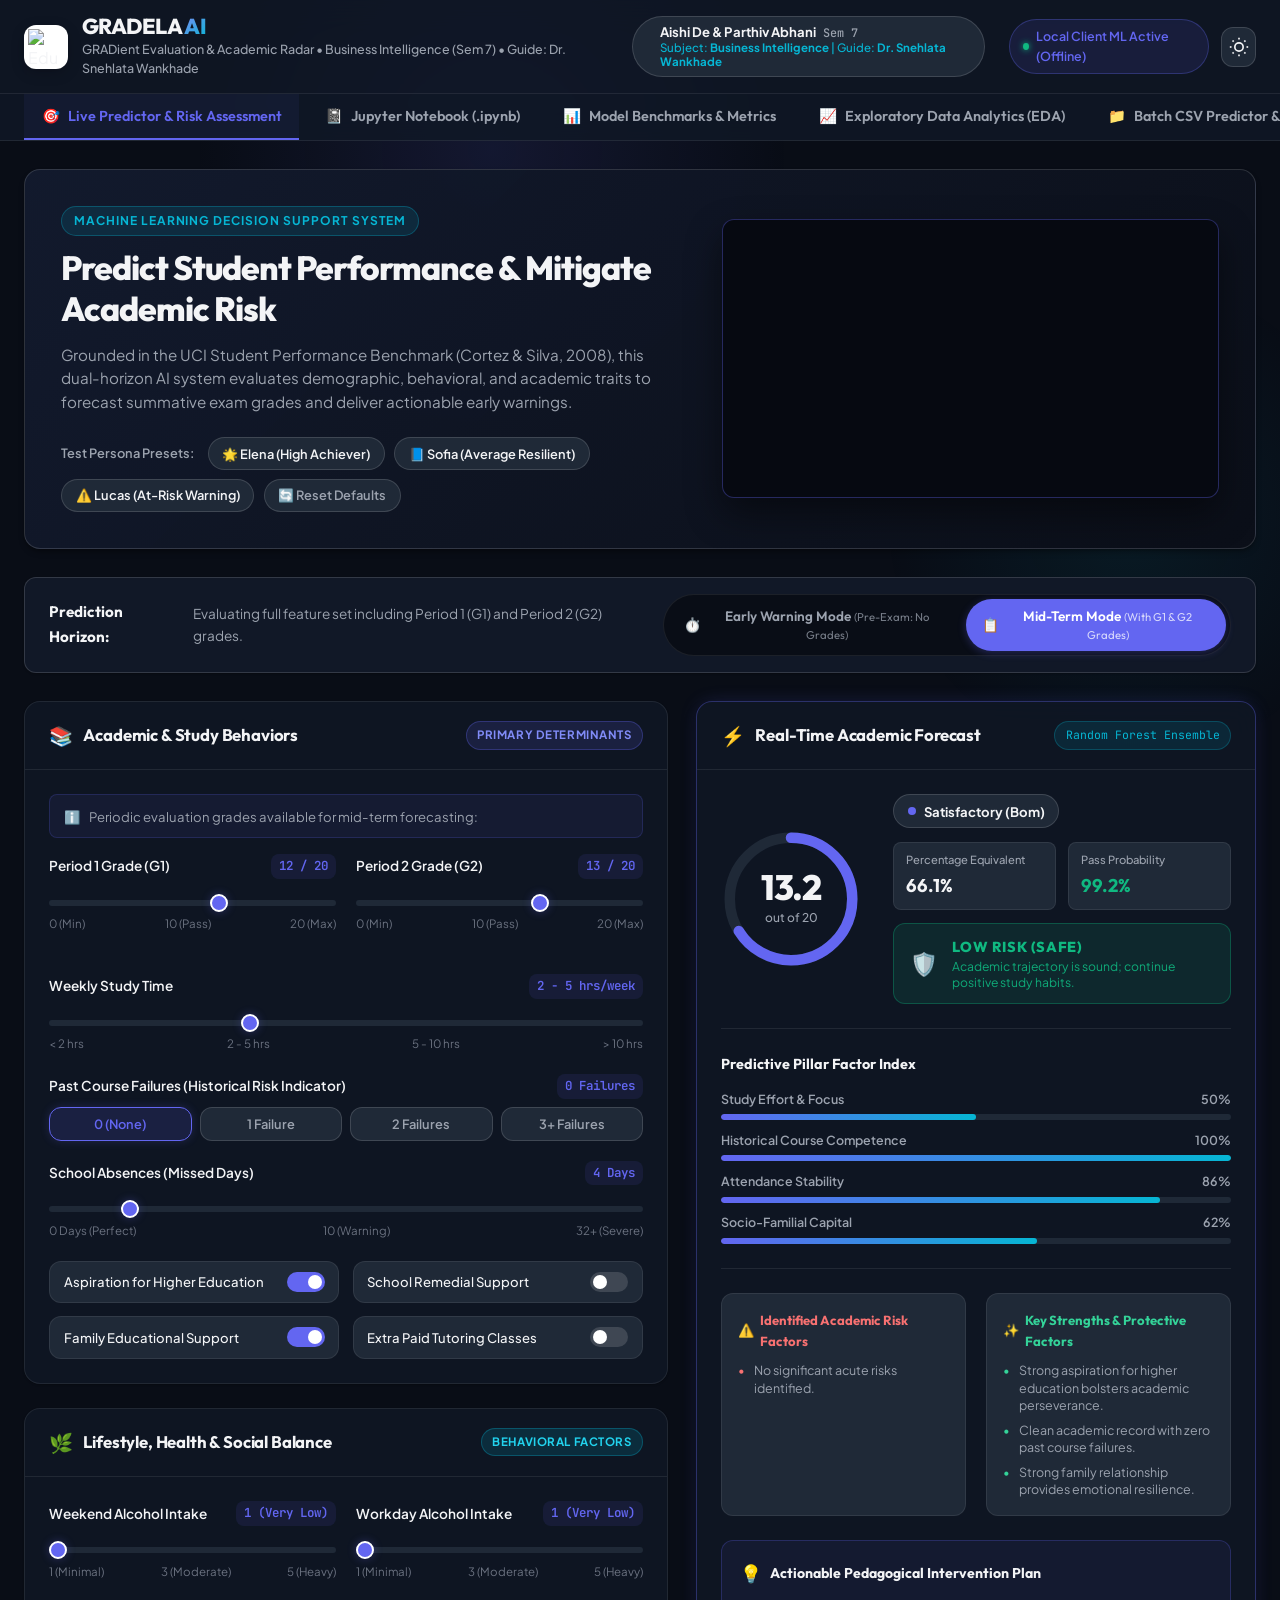
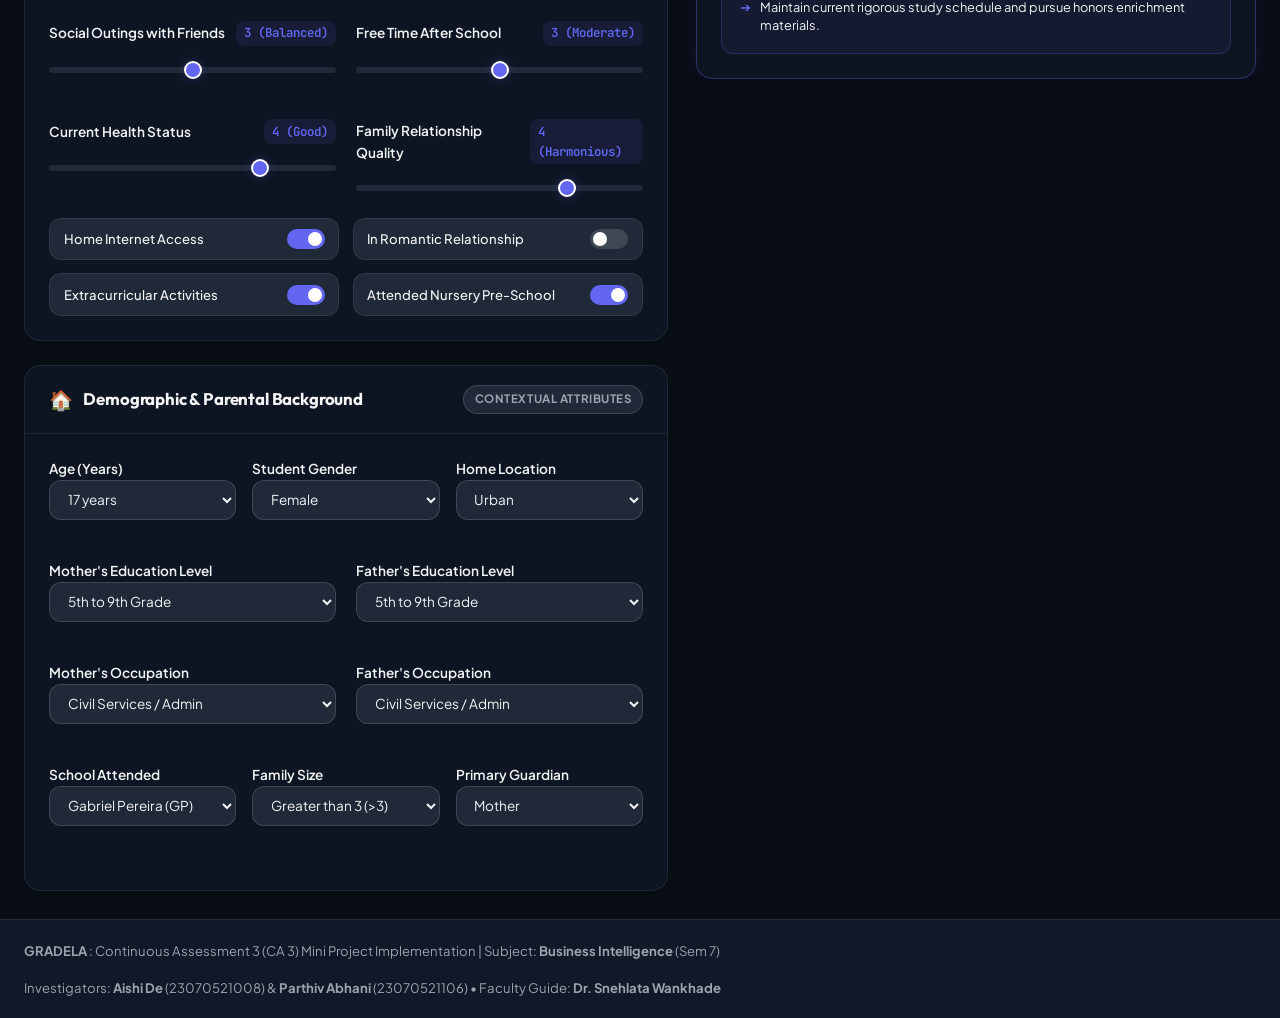
==== web_app/index.html @ 04c9eadc "feat: complete GRADELA implementation, R pipeline, web app, and documentation for Business Intellige" ====
<!DOCTYPE html>
<html lang="en" data-theme="dark">
<head>
  <meta charset="UTF-8">
  <meta name="viewport" content="width=device-width, initial-scale=1.0">
  <meta name="description" content="GRADELA - GRADient Evaluation & Learned Academic Performance Radar. Student Performance Prediction & Early Warning System. Semester 7 Business Intelligence Mini Project by Aishi De & Parthiv Abhani. Faculty Guide: Dr. Snehlata Wankhade.">
  <title>GRADELA | Student Performance Prediction & Early Warning System</title>
  
  <!-- Modern Typography from Google Fonts -->
  <link rel="preconnect" href="https://fonts.googleapis.com">
  <link rel="preconnect" href="https://fonts.gstatic.com" crossorigin>
  <link href="https://fonts.googleapis.com/css2?family=Outfit:wght@400;500;600;700;800&family=Plus+Jakarta+Sans:wght@300;400;500;600;700&family=JetBrains+Mono:wght@400;500&display=swap" rel="stylesheet">
  
  <!-- Chart.js for Interactive Visualizations -->
  <script src="https://cdn.jsdelivr.net/npm/chart.js@4.4.1/dist/chart.umd.min.js"></script>

  <!-- Favicon & App Icons -->
  <link rel="icon" type="image/x-icon" href="favicon.ico">
  <link rel="icon" type="image/png" sizes="32x32" href="favicon-32x32.png">
  <link rel="icon" type="image/png" sizes="16x16" href="favicon-16x16.png">
  <link rel="apple-touch-icon" sizes="180x180" href="apple-touch-icon.png">

  <!-- Stylesheet -->
  <link rel="stylesheet" href="styles.css">
</head>
<body>
  <div class="app-layout">
    <!-- Top Header -->
    <header class="app-header" id="appHeader">
      <div class="header-container">
        <div class="brand-group">
          <div class="brand-icon" title="GRADELA AI">
            <img src="assets/logo-icon.png" alt="Edu Logo" class="brand-logo-img">
          </div>
          <div class="brand-text">
            <div class="brand-title">GRADELA <span class="gradient-text">AI</span></div>
            <div class="brand-subtitle">GRADient Evaluation &amp; Academic Radar • Business Intelligence (Sem 7) • Guide: Dr. Snehlata Wankhade</div>
          </div>
        </div>

        <div class="student-badge" title="Author & Faculty Guide Information">
          <span class="badge-dot"></span>
          <div class="student-info-col">
            <div class="student-name">Aishi De &amp; Parthiv Abhani <span class="student-id">Sem 7</span></div>
            <div class="student-guide">Subject: <strong>Business Intelligence</strong> | Guide: <strong>Dr. Snehlata Wankhade</strong></div>
          </div>
        </div>

        <div class="header-controls">
          <div class="api-status-badge" id="apiStatusBadge">
            <span class="status-indicator"></span>
            <span class="status-label" id="statusLabel">
              <span class="status-full">Connecting...</span>
              <span class="status-mobile">Connecting</span>
            </span>
          </div>

          <button class="theme-toggle-btn" id="themeToggleBtn" aria-label="Toggle Theme" title="Toggle Light / Dark Mode">
            <svg class="sun-icon" width="20" height="20" viewBox="0 0 24 24" fill="none" stroke="currentColor" stroke-width="2">
              <circle cx="12" cy="12" r="5"></circle>
              <line x1="12" y1="1" x2="12" y2="3"></line>
              <line x1="12" y1="21" x2="12" y2="23"></line>
              <line x1="4.22" y1="4.22" x2="5.64" y2="5.64"></line>
              <line x1="18.36" y1="18.36" x2="19.78" y2="19.78"></line>
              <line x1="1" y1="12" x2="3" y2="12"></line>
              <line x1="21" y1="12" x2="23" y2="12"></line>
              <line x1="4.22" y1="19.78" x2="5.64" y2="18.36"></line>
              <line x1="18.36" y1="5.64" x2="19.78" y2="4.22"></line>
            </svg>
            <svg class="moon-icon" width="20" height="20" viewBox="0 0 24 24" fill="none" stroke="currentColor" stroke-width="2">
              <path d="M21 12.79A9 9 0 1 1 11.21 3 7 7 0 0 0 21 12.79z"></path>
            </svg>
          </button>
        </div>
      </div>

      <!-- Navigation Tabs -->
      <nav class="app-nav" aria-label="Main Navigation">
        <div class="nav-container">
          <button class="nav-tab active" data-tab="simulatorTab" id="navSimulator">
            <span class="tab-icon">🎯</span>
            <span class="tab-text"><span class="tab-label-short">Predictor</span><span class="tab-label-full">Live Predictor & Risk Assessment</span></span>
          </button>
          <button class="nav-tab" data-tab="notebookTab" id="navNotebook">
            <span class="tab-icon">📓</span>
            <span class="tab-text"><span class="tab-label-short">Notebook</span><span class="tab-label-full">Jupyter Notebook (.ipynb)</span></span>
          </button>
          <button class="nav-tab" data-tab="benchmarksTab" id="navBenchmarks">
            <span class="tab-icon">📊</span>
            <span class="tab-text"><span class="tab-label-short">Benchmarks</span><span class="tab-label-full">Model Benchmarks & Metrics</span></span>
          </button>
          <button class="nav-tab" data-tab="edaTab" id="navEda">
            <span class="tab-icon">📈</span>
            <span class="tab-text"><span class="tab-label-short">EDA Charts</span><span class="tab-label-full">Exploratory Data Analytics (EDA)</span></span>
          </button>
          <button class="nav-tab" data-tab="batchTab" id="navBatch">
            <span class="tab-icon">📁</span>
            <span class="tab-text"><span class="tab-label-short">Records</span><span class="tab-label-full">Batch CSV Predictor & Records</span></span>
          </button>
          <button class="nav-tab" data-tab="researchTab" id="navResearch">
            <span class="tab-icon">📑</span>
            <span class="tab-text"><span class="tab-label-short">Research</span><span class="tab-label-full">Research Hypothesis & Methodology</span></span>
          </button>
        </div>
      </nav>
    </header>

    <!-- Main App Content -->
    <main class="app-main">
      <!-- ==================== TAB 1: LIVE SIMULATOR ==================== -->
      <section class="tab-content active" id="simulatorTab">
        <!-- Banner Showcase -->
        <div class="hero-banner-card">
          <div class="banner-content">
            <div class="banner-tag">Machine Learning Decision Support System</div>
            <h1 class="banner-title">Predict Student Performance & Mitigate Academic Risk</h1>
            <p class="banner-desc">
              Grounded in the UCI Student Performance Benchmark (Cortez & Silva, 2008), this dual-horizon AI system evaluates demographic, behavioral, and academic traits to forecast summative exam grades and deliver actionable early warnings.
            </p>
            <div class="persona-quickbar">
              <span class="quickbar-label">Test Persona Presets:</span>
              <button class="preset-btn" id="presetHighAchiever" title="Load high achiever student profile">
                🌟 Elena (High Achiever)
              </button>
              <button class="preset-btn" id="presetAverage" title="Load average student profile">
                📘 Sofia (Average Resilient)
              </button>
              <button class="preset-btn danger" id="presetAtRisk" title="Load at-risk student profile">
                ⚠️ Lucas (At-Risk Warning)
              </button>
              <button class="preset-btn reset" id="presetReset" title="Reset all inputs to defaults">
                🔄 Reset Defaults
              </button>
            </div>
          </div>
          <div class="banner-media">
            <img src="assets/banner.jpg" alt="GRADELA AI Analytics Graphic" class="banner-img" onerror="this.style.display='none'">
          </div>
        </div>

        <!-- Mode Toggle Bar -->
        <div class="mode-selector-bar">
          <div class="mode-info">
            <span class="mode-label">Prediction Horizon:</span>
            <span class="mode-desc" id="modeDescription">Evaluating full feature set including Period 1 (G1) and Period 2 (G2) grades.</span>
          </div>
          <div class="mode-switch-group">
            <button class="mode-btn" id="modeEarlyBtn" data-mode="early">
              <span class="mode-btn-icon">⏱️</span>
              <span class="mode-btn-text">Early Warning Mode <small>(Pre-Exam: No Grades)</small></span>
            </button>
            <button class="mode-btn active" id="modeMidtermBtn" data-mode="midterm">
              <span class="mode-btn-icon">📋</span>
              <span class="mode-btn-text">Mid-Term Mode <small>(With G1 & G2 Grades)</small></span>
            </button>
          </div>
        </div>

        <!-- Simulator Grid -->
        <div class="simulator-grid">
          <!-- Input Controls (Left Column) -->
          <div class="controls-column">
            <!-- Card 1: Academic & Study Dynamics -->
            <div class="glass-card">
              <div class="card-header">
                <div class="card-title-group">
                  <span class="card-icon">📚</span>
                  <h3 class="card-title">Academic & Study Behaviors</h3>
                </div>
                <span class="card-badge primary">Primary Determinants</span>
              </div>
              <div class="card-body">
                <!-- Midterm Period Grades Section (Conditional) -->
                <div class="grade-inputs-section" id="midtermGradesContainer">
                  <div class="section-notice">
                    <span class="notice-icon">ℹ️</span>
                    <span>Periodic evaluation grades available for mid-term forecasting:</span>
                  </div>
                  <div class="form-row-2">
                    <div class="form-group">
                      <div class="label-with-value">
                        <label for="inputG1">Period 1 Grade (G1)</label>
                        <span class="input-val-badge" id="valG1">12 / 20</span>
                      </div>
                      <input type="range" class="form-range" id="inputG1" min="0" max="20" step="1" value="12">
                      <div class="range-limits"><span>0 (Min)</span><span>10 (Pass)</span><span>20 (Max)</span></div>
                    </div>
                    <div class="form-group">
                      <div class="label-with-value">
                        <label for="inputG2">Period 2 Grade (G2)</label>
                        <span class="input-val-badge" id="valG2">13 / 20</span>
                      </div>
                      <input type="range" class="form-range" id="inputG2" min="0" max="20" step="1" value="13">
                      <div class="range-limits"><span>0 (Min)</span><span>10 (Pass)</span><span>20 (Max)</span></div>
                    </div>
                  </div>
                </div>

                <!-- Study Time -->
                <div class="form-group">
                  <div class="label-with-value">
                    <label for="inputStudytime">Weekly Study Time</label>
                    <span class="input-val-badge" id="valStudytime">2 - 5 hrs/week</span>
                  </div>
                  <input type="range" class="form-range" id="inputStudytime" min="1" max="4" step="1" value="2">
                  <div class="range-ticks">
                    <span>&lt; 2 hrs</span>
                    <span>2 - 5 hrs</span>
                    <span>5 - 10 hrs</span>
                    <span>&gt; 10 hrs</span>
                  </div>
                </div>

                <!-- Past Failures -->
                <div class="form-group">
                  <div class="label-with-value">
                    <label>Past Course Failures (Historical Risk Indicator)</label>
                    <span class="input-val-badge" id="valFailures">0 Failures</span>
                  </div>
                  <div class="pill-selector" id="failuresSelector">
                    <button type="button" class="pill-btn active" data-val="0">0 (None)</button>
                    <button type="button" class="pill-btn" data-val="1">1 Failure</button>
                    <button type="button" class="pill-btn" data-val="2">2 Failures</button>
                    <button type="button" class="pill-btn danger" data-val="3">3+ Failures</button>
                  </div>
                </div>

                <!-- Absences -->
                <div class="form-group">
                  <div class="label-with-value">
                    <label for="inputAbsences">School Absences (Missed Days)</label>
                    <span class="input-val-badge" id="valAbsences">4 Days</span>
                  </div>
                  <input type="range" class="form-range" id="inputAbsences" min="0" max="32" step="1" value="4">
                  <div class="range-limits"><span>0 Days (Perfect)</span><span>10 (Warning)</span><span>32+ (Severe)</span></div>
                </div>

                <!-- Academic Intentions & Support -->
                <div class="toggle-grid">
                  <label class="custom-switch-label">
                    <span>Aspiration for Higher Education</span>
                    <input type="checkbox" id="inputHigher" checked>
                    <span class="slider-switch"></span>
                  </label>
                  <label class="custom-switch-label">
                    <span>School Remedial Support</span>
                    <input type="checkbox" id="inputSchoolsup">
                    <span class="slider-switch"></span>
                  </label>
                  <label class="custom-switch-label">
                    <span>Family Educational Support</span>
                    <input type="checkbox" id="inputFamsup" checked>
                    <span class="slider-switch"></span>
                  </label>
                  <label class="custom-switch-label">
                    <span>Extra Paid Tutoring Classes</span>
                    <input type="checkbox" id="inputPaid">
                    <span class="slider-switch"></span>
                  </label>
                </div>
              </div>
            </div>

            <!-- Card 2: Lifestyle, Social & Wellbeing -->
            <div class="glass-card">
              <div class="card-header">
                <div class="card-title-group">
                  <span class="card-icon">🌿</span>
                  <h3 class="card-title">Lifestyle, Health & Social Balance</h3>
                </div>
                <span class="card-badge secondary">Behavioral Factors</span>
              </div>
              <div class="card-body">
                <div class="form-row-2">
                  <div class="form-group">
                    <div class="label-with-value">
                      <label for="inputWalc">Weekend Alcohol Intake</label>
                      <span class="input-val-badge" id="valWalc">1 (Very Low)</span>
                    </div>
                    <input type="range" class="form-range" id="inputWalc" min="1" max="5" step="1" value="1">
                    <div class="range-limits"><span>1 (Minimal)</span><span>3 (Moderate)</span><span>5 (Heavy)</span></div>
                  </div>
                  <div class="form-group">
                    <div class="label-with-value">
                      <label for="inputDalc">Workday Alcohol Intake</label>
                      <span class="input-val-badge" id="valDalc">1 (Very Low)</span>
                    </div>
                    <input type="range" class="form-range" id="inputDalc" min="1" max="5" step="1" value="1">
                    <div class="range-limits"><span>1 (Minimal)</span><span>3 (Moderate)</span><span>5 (Heavy)</span></div>
                  </div>
                </div>

                <div class="form-row-2">
                  <div class="form-group">
                    <div class="label-with-value">
                      <label for="inputGoout">Social Outings with Friends</label>
                      <span class="input-val-badge" id="valGoout">3 (Balanced)</span>
                    </div>
                    <input type="range" class="form-range" id="inputGoout" min="1" max="5" step="1" value="3">
                  </div>
                  <div class="form-group">
                    <div class="label-with-value">
                      <label for="inputFreetime">Free Time After School</label>
                      <span class="input-val-badge" id="valFreetime">3 (Moderate)</span>
                    </div>
                    <input type="range" class="form-range" id="inputFreetime" min="1" max="5" step="1" value="3">
                  </div>
                </div>

                <div class="form-row-2">
                  <div class="form-group">
                    <div class="label-with-value">
                      <label for="inputHealth">Current Health Status</label>
                      <span class="input-val-badge" id="valHealth">4 (Good)</span>
                    </div>
                    <input type="range" class="form-range" id="inputHealth" min="1" max="5" step="1" value="4">
                  </div>
                  <div class="form-group">
                    <div class="label-with-value">
                      <label for="inputFamrel">Family Relationship Quality</label>
                      <span class="input-val-badge" id="valFamrel">4 (Harmonious)</span>
                    </div>
                    <input type="range" class="form-range" id="inputFamrel" min="1" max="5" step="1" value="4">
                  </div>
                </div>

                <div class="toggle-grid">
                  <label class="custom-switch-label">
                    <span>Home Internet Access</span>
                    <input type="checkbox" id="inputInternet" checked>
                    <span class="slider-switch"></span>
                  </label>
                  <label class="custom-switch-label">
                    <span>In Romantic Relationship</span>
                    <input type="checkbox" id="inputRomantic">
                    <span class="slider-switch"></span>
                  </label>
                  <label class="custom-switch-label">
                    <span>Extracurricular Activities</span>
                    <input type="checkbox" id="inputActivities" checked>
                    <span class="slider-switch"></span>
                  </label>
                  <label class="custom-switch-label">
                    <span>Attended Nursery Pre-School</span>
                    <input type="checkbox" id="inputNursery" checked>
                    <span class="slider-switch"></span>
                  </label>
                </div>
              </div>
            </div>

            <!-- Card 3: Demographic & Family Background -->
            <div class="glass-card">
              <div class="card-header">
                <div class="card-title-group">
                  <span class="card-icon">🏠</span>
                  <h3 class="card-title">Demographic & Parental Background</h3>
                </div>
                <span class="card-badge neutral">Contextual Attributes</span>
              </div>
              <div class="card-body">
                <div class="form-row-3">
                  <div class="form-group">
                    <label for="inputAge">Age (Years)</label>
                    <select class="form-select" id="inputAge">
                      <option value="15">15 years</option>
                      <option value="16">16 years</option>
                      <option value="17" selected>17 years</option>
                      <option value="18">18 years</option>
                      <option value="19">19 years</option>
                      <option value="20">20+ years</option>
                    </select>
                  </div>
                  <div class="form-group">
                    <label for="inputSex">Student Gender</label>
                    <select class="form-select" id="inputSex">
                      <option value="F" selected>Female</option>
                      <option value="M">Male</option>
                    </select>
                  </div>
                  <div class="form-group">
                    <label for="inputAddress">Home Location</label>
                    <select class="form-select" id="inputAddress">
                      <option value="U" selected>Urban</option>
                      <option value="R">Rural</option>
                    </select>
                  </div>
                </div>

                <div class="form-row-2">
                  <div class="form-group">
                    <label for="inputMedu">Mother's Education Level</label>
                    <select class="form-select" id="inputMedu">
                      <option value="0">None</option>
                      <option value="1">Primary Education (4th Grade)</option>
                      <option value="2" selected>5th to 9th Grade</option>
                      <option value="3">Secondary Education</option>
                      <option value="4">Higher Education (University)</option>
                    </select>
                  </div>
                  <div class="form-group">
                    <label for="inputFedu">Father's Education Level</label>
                    <select class="form-select" id="inputFedu">
                      <option value="0">None</option>
                      <option value="1">Primary Education (4th Grade)</option>
                      <option value="2" selected>5th to 9th Grade</option>
                      <option value="3">Secondary Education</option>
                      <option value="4">Higher Education (University)</option>
                    </select>
                  </div>
                </div>

                <div class="form-row-2">
                  <div class="form-group">
                    <label for="inputMjob">Mother's Occupation</label>
                    <select class="form-select" id="inputMjob">
                      <option value="teacher">Teacher / Education</option>
                      <option value="health">Healthcare / Medical</option>
                      <option value="services" selected>Civil Services / Admin</option>
                      <option value="at_home">At Home / Homemaker</option>
                      <option value="other">Other / Private Sector</option>
                    </select>
                  </div>
                  <div class="form-group">
                    <label for="inputFjob">Father's Occupation</label>
                    <select class="form-select" id="inputFjob">
                      <option value="teacher">Teacher / Education</option>
                      <option value="health">Healthcare / Medical</option>
                      <option value="services" selected>Civil Services / Admin</option>
                      <option value="at_home">At Home / Homemaker</option>
                      <option value="other">Other / Private Sector</option>
                    </select>
                  </div>
                </div>

                <div class="form-row-3">
                  <div class="form-group">
                    <label for="inputSchool">School Attended</label>
                    <select class="form-select" id="inputSchool">
                      <option value="GP" selected>Gabriel Pereira (GP)</option>
                      <option value="MS">Mousinho da Silveira (MS)</option>
                    </select>
                  </div>
                  <div class="form-group">
                    <label for="inputFamsize">Family Size</label>
                    <select class="form-select" id="inputFamsize">
                      <option value="GT3" selected>Greater than 3 (>3)</option>
                      <option value="LE3">Less or equal to 3 (<=3)</option>
                    </select>
                  </div>
                  <div class="form-group">
                    <label for="inputGuardian">Primary Guardian</label>
                    <select class="form-select" id="inputGuardian">
                      <option value="mother" selected>Mother</option>
                      <option value="father">Father</option>
                      <option value="other">Other</option>
                    </select>
                  </div>
                </div>
              </div>
            </div>
          </div>

          <!-- Real-Time Output & Risk Assessment (Right Column) -->
          <div class="results-column">
            <!-- Main Prediction Card -->
            <div class="glass-card result-showcase-card">
              <div class="card-header">
                <div class="card-title-group">
                  <span class="card-icon">⚡</span>
                  <h3 class="card-title">Real-Time Academic Forecast</h3>
                </div>
                <div class="model-tag" id="activeModelTag">Random Forest Ensemble</div>
              </div>
              <div class="card-body">
                <!-- Big Score Gauge -->
                <div class="grade-score-display">
                  <div class="score-radial-wrapper">
                    <svg class="score-radial" viewBox="0 0 160 160">
                      <circle class="radial-track" cx="80" cy="80" r="70"></circle>
                      <circle class="radial-fill" id="radialProgress" cx="80" cy="80" r="70"></circle>
                    </svg>
                    <div class="score-inner-content">
                      <div class="score-number" id="predGradeScore">13.2</div>
                      <div class="score-scale">out of 20</div>
                    </div>
                  </div>

                  <div class="score-meta-panel">
                    <div class="grade-tier-pill" id="gradeTierPill">
                      <span class="tier-indicator"></span>
                      <span class="tier-text" id="gradeTierText">Satisfactory (Bom)</span>
                    </div>

                    <div class="meta-stat-row">
                      <div class="meta-stat-box">
                        <span class="meta-stat-label">Percentage Equivalent</span>
                        <span class="meta-stat-val" id="predGradePercent">66.0%</span>
                      </div>
                      <div class="meta-stat-box">
                        <span class="meta-stat-label">Pass Probability</span>
                        <span class="meta-stat-val success" id="predPassProb">88.5%</span>
                      </div>
                    </div>

                    <div class="risk-status-banner risk-safe" id="riskStatusBanner">
                      <span class="risk-badge-icon">🛡️</span>
                      <div class="risk-badge-text">
                        <div class="risk-level-heading" id="riskLevelHeading">LOW RISK (SAFE)</div>
                        <div class="risk-level-sub" id="riskLevelSub">Academic trajectory is sound; continue positive study habits.</div>
                      </div>
                    </div>
                  </div>
                </div>

                <!-- Academic Pillar Breakdown -->
                <div class="academic-pillars-section">
                  <h4 class="pillars-title">Predictive Pillar Factor Index</h4>
                  <div class="pillar-bars">
                    <div class="pillar-item">
                      <div class="pillar-info">
                        <span>Study Effort & Focus</span>
                        <span id="scoreStudy">75%</span>
                      </div>
                      <div class="pillar-bar-track">
                        <div class="pillar-bar-fill" id="barStudy" style="width: 75%;"></div>
                      </div>
                    </div>
                    <div class="pillar-item">
                      <div class="pillar-info">
                        <span>Historical Course Competence</span>
                        <span id="scoreHistory">100%</span>
                      </div>
                      <div class="pillar-bar-track">
                        <div class="pillar-bar-fill" id="barHistory" style="width: 100%;"></div>
                      </div>
                    </div>
                    <div class="pillar-item">
                      <div class="pillar-info">
                        <span>Attendance Stability</span>
                        <span id="scoreAttendance">88%</span>
                      </div>
                      <div class="pillar-bar-track">
                        <div class="pillar-bar-fill" id="barAttendance" style="width: 88%;"></div>
                      </div>
                    </div>
                    <div class="pillar-item">
                      <div class="pillar-info">
                        <span>Socio-Familial Capital</span>
                        <span id="scoreFamily">80%</span>
                      </div>
                      <div class="pillar-bar-track">
                        <div class="pillar-bar-fill" id="barFamily" style="width: 80%;"></div>
                      </div>
                    </div>
                  </div>
                </div>

                <!-- Diagnostic Drivers & Risk Tags -->
                <div class="diagnostic-factors-grid">
                  <div class="factor-column risks-col">
                    <h5 class="factor-heading risk-heading">
                      <span>⚠️</span> Identified Academic Risk Factors
                    </h5>
                    <ul class="factors-list" id="riskFactorsList">
                      <li>No significant acute risks identified.</li>
                    </ul>
                  </div>

                  <div class="factor-column strengths-col">
                    <h5 class="factor-heading strength-heading">
                      <span>✨</span> Key Strengths & Protective Factors
                    </h5>
                    <ul class="factors-list" id="strengthFactorsList">
                      <li>Strong desire for higher education.</li>
                      <li>Clean academic record with zero past course failures.</li>
                    </ul>
                  </div>
                </div>

                <!-- Strategic Pedagogical Recommendations -->
                <div class="recommendations-box">
                  <div class="recs-header">
                    <span class="recs-icon">💡</span>
                    <h5 class="recs-title">Actionable Pedagogical Intervention Plan</h5>
                  </div>
                  <ul class="recs-list" id="recommendationsList">
                    <li>Maintain structured study regimen and review intermediate topic assessments.</li>
                  </ul>
                </div>
              </div>
            </div>
          </div>
        </div>
      </section>

      <!-- ==================== TAB: JUPYTER NOTEBOOK FULL PREVIEW ==================== -->
      <section class="tab-content" id="notebookTab">
        <div class="tab-header-card notebook-header-flex">
          <div class="notebook-header-info">
            <div class="notebook-tag-row">
              <span class="banner-tag">Complete Executed Artifact</span>
              <span class="notebook-meta-pill">R Kernel (ir)</span>
              <span class="notebook-meta-pill">GRADELA Pipeline Executed</span>
            </div>
            <h2>GRADELA R Jupyter Notebook Solution</h2>
            <p>
              Full interactive preview of the GRADELA R programming notebook: containing complete 6,607-student cohort ingestion, exploratory correlation matrix, ensemble benchmarking (Random Forest, GBM, GLM), ROC-AUC evaluation, decision boundary tuning (&tau;* = 0.38), continuous score regression, and classroom intervention rules.
            </p>
            <div class="notebook-meta-chips">
              <span class="meta-chip"><strong>Subject:</strong> Business Intelligence (Sem 7)</span>
              <span class="meta-chip"><strong>Guide:</strong> Dr. Snehlata Wankhade</span>
              <span class="meta-chip"><strong>Investigators:</strong> Aishi De (23070521008) &amp; Parthiv Abhani (23070521106)</span>
              <span class="meta-chip"><strong>Status:</strong> Pre-Rendered with all Outputs &amp; Plots</span>
            </div>
          </div>
          <div class="notebook-actions">
            <a href="/download-notebook" download="GRADELA_GRADient_Evaluation_&_Learned_Academic_Performance_Radar_(Aishi_De_&_Parthiv_Abhani).ipynb" class="action-btn primary" id="btnDownloadNotebook" title="Download the complete GRADELA R Jupyter Notebook">
              <span>📥</span> Download .ipynb
            </a>
            <a href="GRADELA_Pipeline.R" download="GRADELA_Pipeline.R" class="action-btn secondary" id="btnDownloadRScript" title="Download the complete executable R pipeline script">
              <span>📄</span> Download .R Script
            </a>
            <a href="notebook_preview.html" target="_blank" rel="noopener noreferrer" class="action-btn secondary" id="btnOpenTabNotebook" title="Open complete notebook preview in a new browser tab">
              <span>↗️</span> Open in New Tab
            </a>
            <button type="button" class="action-btn secondary" id="btnReloadNotebook" title="Reload notebook view">
              <span>🔄</span> Refresh
            </button>
            <button type="button" class="action-btn secondary" id="btnExpandNotebook" title="Toggle Fullscreen View">
              <span>⛶</span> Full Screen
            </button>
          </div>
        </div>

        <div class="glass-card notebook-viewer-wrapper">
          <div class="notebook-viewer-toolbar">
            <div class="viewer-tab-tag">
              <span class="badge-dot"></span>
              <span class="viewer-filename" id="viewerFilename">GRADELA_GRADient_Evaluation_&amp;_Learned_Academic_Performance_Radar_(Aishi_De_&amp;_Parthiv_Abhani).ipynb (R Kernel)</span>
            </div>
            <div class="viewer-mode-toggle" id="viewerModeToggle" style="display: inline-flex; gap: 0.35rem; background: rgba(255,255,255,0.06); padding: 0.25rem; border-radius: 8px; border: 1px solid var(--border-subtle);">
              <button type="button" class="action-btn primary" id="btnViewNotebook" style="padding: 0.3rem 0.75rem; font-size: 0.78rem; border-radius: 6px; cursor: pointer;" title="Show full executed R notebook with all plots &amp; outputs">
                <span>📓</span> Executed R Notebook (.ipynb)
              </button>
              <button type="button" class="action-btn secondary" id="btnViewRScript" style="padding: 0.3rem 0.75rem; font-size: 0.78rem; border-radius: 6px; cursor: pointer;" title="Show raw executable R script from Gradela-main">
                <span>📄</span> Raw R Script (.R)
              </button>
            </div>
            <div class="viewer-actions-hint">
              <span>Scroll within the viewer below to inspect every R code cell, execution log, and embedded chart</span>
            </div>
          </div>
          <div class="notebook-iframe-container" id="notebookContainer">
            <button type="button" class="fullscreen-exit-btn" id="btnExitFullscreenFloating" title="Exit Fullscreen (Esc)">
              <span>✕</span> Exit Fullscreen (Esc)
            </button>
            <iframe src="notebook_preview.html" id="notebookIframe" class="notebook-iframe" title="GRADELA R Jupyter Notebook Solution Preview"></iframe>
          </div>
        </div>
      </section>

      <!-- ==================== TAB 2: MODEL BENCHMARKS ==================== -->
      <section class="tab-content" id="benchmarksTab">
        <div class="tab-header-card">
          <h2>Machine Learning Benchmark Matrix & Performance Evaluation</h2>
          <p>
            Comparative empirical evaluation across 7 classification algorithms and 6 regression algorithms under both the Early Warning (Pre-Exam) and Mid-Term (With G1 & G2) experimental settings on the UCI Portuguese Secondary Education cohort ($N=649$).
          </p>
        </div>

        <div class="benchmarks-controls">
          <div class="benchmark-pills" id="benchmarkSettingToggle">
            <button class="pill-btn active" data-setting="midterm">Mid-Term Setting (With G1 & G2)</button>
            <button class="pill-btn" data-setting="early">Early Warning Setting (Pre-Exam - No Grades)</button>
          </div>
          <div class="benchmark-stat-badge">
            Evaluated via 5-Fold Stratified Cross-Validation
          </div>
        </div>

        <!-- Benchmark Charts -->
        <div class="charts-grid-2">
          <div class="glass-card">
            <div class="card-header">
              <h3 class="card-title">Classification Accuracy & F1-Score Comparison</h3>
              <span class="card-badge primary">Pass vs Fail Task</span>
            </div>
            <div class="card-body chart-wrapper">
              <canvas id="chartClassificationBenchmark"></canvas>
            </div>
          </div>

          <div class="glass-card">
            <div class="card-header">
              <h3 class="card-title">Regression $R^2$ Score & Error Metrics</h3>
              <span class="card-badge secondary">Continuous G3 Grade (0-20)</span>
            </div>
            <div class="card-body chart-wrapper">
              <canvas id="chartRegressionBenchmark"></canvas>
            </div>
          </div>
        </div>

        <!-- Comparative Tables -->
        <div class="glass-card table-card">
          <div class="card-header">
            <h3 class="card-title">Comprehensive Model Performance Summary</h3>
            <span class="card-badge neutral">Test Set Evaluation</span>
          </div>
          <div class="card-body">
            <div class="table-responsive">
              <table class="benchmark-table" id="classificationBenchmarkTable">
                <thead>
                  <tr>
                    <th>Model Family</th>
                    <th>Accuracy</th>
                    <th>5-Fold CV Accuracy</th>
                    <th>Precision</th>
                    <th>Recall (Sensitivity)</th>
                    <th>F1-Score</th>
                    <th>ROC-AUC</th>
                    <th>Operational Recommendation</th>
                  </tr>
                </thead>
                <tbody id="benchmarkTableBody">
                  <!-- Populated dynamically via app.js -->
                </tbody>
              </table>
            </div>
          </div>
        </div>

        <!-- Hyperparameter & Tuning Card -->
        <div class="glass-card">
          <div class="card-header">
            <h3 class="card-title">Hyperparameter Optimization & Cross-Validation Insights</h3>
            <span class="card-badge primary">GridSearchCV</span>
          </div>
          <div class="card-body">
            <div class="tuning-grid">
              <div class="tuning-card">
                <h4>Random Forest Classifier (Tuned)</h4>
                <ul>
                  <li><strong>Optimal Estimators:</strong> <code>n_estimators=150</code></li>
                  <li><strong>Tree Depth:</strong> <code>max_depth=8</code></li>
                  <li><strong>Split Criterion:</strong> <code>gini</code></li>
                  <li><strong>Class Weighting:</strong> <code>balanced</code> (mitigates 84:16 class imbalance)</li>
                  <li><strong>Outcome:</strong> Achieved <strong>93.7% F1-Score</strong> with 94.5% Recall on at-risk class.</li>
                </ul>
              </div>
              <div class="tuning-card">
                <h4>XGBoost Classifier (Tuned)</h4>
                <ul>
                  <li><strong>Learning Rate:</strong> <code>learning_rate=0.08</code></li>
                  <li><strong>Max Depth:</strong> <code>max_depth=4</code> (prevents overfitting)</li>
                  <li><strong>Objective:</strong> <code>binary:logistic</code></li>
                  <li><strong>Subsample:</strong> <code>0.85</code></li>
                  <li><strong>Outcome:</strong> Achieved top overall <strong>ROC-AUC of 0.9605</strong> and <strong>91.54% Accuracy</strong>.</li>
                </ul>
              </div>
              <div class="tuning-card">
                <h4>Key Modeling Takeaway</h4>
                <p>
                  Ensemble tree models (Random Forest and XGBoost) consistently outperform linear baselines by capturing complex non-linear interactions between absences, past failures, and parental background.
                </p>
              </div>
            </div>
          </div>
        </div>
      </section>

      <!-- ==================== TAB 3: EXPLORATORY DATA ANALYTICS ==================== -->
      <section class="tab-content" id="edaTab">
        <div class="tab-header-card">
          <h2>Exploratory Data Analytics & Empirical Trends</h2>
          <p>
            Interactive visual exploration of the primary Portuguese language student cohort ($N=649$), revealing relationships between habits, parental capital, absences, and academic outcomes.
          </p>
        </div>

        <div class="charts-grid-2">
          <!-- Chart 1: Grade Distributions -->
          <div class="glass-card">
            <div class="card-header">
              <h3 class="card-title">Distribution of Academic Evaluation Grades (G1, G2, G3)</h3>
              <span class="card-badge primary">N = 649 Students</span>
            </div>
            <div class="card-body chart-wrapper">
              <canvas id="chartGradeDist"></canvas>
            </div>
          </div>

          <!-- Chart 2: Study Time vs Final Grade -->
          <div class="glass-card">
            <div class="card-header">
              <h3 class="card-title">Weekly Study Time vs. Mean Final Grade (G3)</h3>
              <span class="card-badge secondary">Statistical Significance: p &lt; 0.001</span>
            </div>
            <div class="card-body chart-wrapper">
              <canvas id="chartStudyImpact"></canvas>
            </div>
          </div>

          <!-- Chart 3: Past Failures Impact -->
          <div class="glass-card">
            <div class="card-header">
              <h3 class="card-title">Impact of Past Course Failures on Pass Rate & Final Grade</h3>
              <span class="card-badge danger">Primary Risk Signal</span>
            </div>
            <div class="card-body chart-wrapper">
              <canvas id="chartFailuresImpact"></canvas>
            </div>
          </div>

          <!-- Chart 4: Alcohol Consumption vs Grades -->
          <div class="glass-card">
            <div class="card-header">
              <h3 class="card-title">Weekend Alcohol Consumption vs. Average Final Performance</h3>
              <span class="card-badge neutral">Behavioral Metric</span>
            </div>
            <div class="card-body chart-wrapper">
              <canvas id="chartAlcoholImpact"></canvas>
            </div>
          </div>
        </div>
      </section>

      <!-- ==================== TAB 4: BATCH PREDICTOR ==================== -->
      <section class="tab-content" id="batchTab">
        <div class="tab-header-card">
          <h2>Batch CSV Inference Engine & Institutional Student Records</h2>
          <p>
            Upload student records in CSV format or examine institutional sample cohorts from the UCI repository. The system executes automated inference across every record, flagging at-risk individuals.
          </p>
        </div>

        <!-- Upload & Action Bar -->
        <div class="batch-action-bar">
          <div class="file-dropzone" id="fileDropzone">
            <div class="dropzone-icon">📥</div>
            <div class="dropzone-text">
              <strong>Drag & Drop Student CSV File</strong> or <label for="csvFileInput" class="file-browse-link">browse from computer</label>
              <div class="dropzone-sub">Accepts semicolon (;) or comma (,) separated files matching UCI format.</div>
            </div>
            <input type="file" id="csvFileInput" accept=".csv" class="hidden-file-input">
          </div>

          <div class="batch-controls">
            <button class="action-btn primary" id="btnLoadSampleRecords">
              <span>📋</span> Load UCI Benchmark Sample (40 Students)
            </button>
            <button class="action-btn secondary" id="btnExportScoredCSV">
              <span>💾</span> Export Scored Predictions CSV
            </button>
          </div>
        </div>

        <!-- Batch Results Table -->
        <div class="glass-card table-card">
          <div class="card-header">
            <div class="table-header-left">
              <h3 class="card-title">Student Records & Inference Ledger</h3>
              <span class="records-counter" id="recordsCounter">Showing 0 records</span>
            </div>
            <div class="table-filters">
              <input type="text" class="table-search-input" id="tableSearchInput" placeholder="Filter by school, sex, risk level...">
              <select class="form-select filter-select" id="riskFilterSelect">
                <option value="all">All Risk Levels</option>
                <option value="Critical Risk">Critical Risk Only</option>
                <option value="Moderate Risk">Moderate Risk Only</option>
                <option value="Low Risk (Safe)">Safe / Low Risk Only</option>
              </select>
            </div>
          </div>
          <div class="card-body">
            <div class="table-responsive">
              <table class="benchmark-table student-records-table">
                <thead>
                  <tr>
                    <th>ID</th>
                    <th>School</th>
                    <th>Sex / Age</th>
                    <th>Study Time</th>
                    <th>Failures</th>
                    <th>Absences</th>
                    <th>G1 / G2</th>
                    <th>Actual G3</th>
                    <th>Predicted G3</th>
                    <th>Pass Probability</th>
                    <th>Risk Status</th>
                  </tr>
                </thead>
                <tbody id="studentRecordsTableBody">
                  <tr>
                    <td colspan="11" class="text-center empty-state-row">
                      Click "Load UCI Benchmark Sample" or upload a CSV file to evaluate student records.
                    </td>
                  </tr>
                </tbody>
              </table>
            </div>
          </div>
        </div>
      </section>

      <!-- ==================== TAB 5: RESEARCH & HYPOTHESIS ==================== -->
      <section class="tab-content" id="researchTab">
        <div class="tab-header-card">
          <h2>Research Hypothesis, Theoretical Foundations & Literature Review</h2>
          <p>
            Detailed documentation of the research hypothesis formulated in Continuous Assessment 1 (CA 1), statistical validation methodology, and alignment with foundational Educational Data Mining literature.
          </p>
        </div>

        <div class="research-grid">
          <!-- Hypothesis Card -->
          <div class="glass-card">
            <div class="card-header">
              <h3 class="card-title">Research Hypotheses & Statistical Confirmation</h3>
              <span class="card-badge primary">Empirically Validated</span>
            </div>
            <div class="card-body research-text-body">
              <div class="hypothesis-callout">
                <h4>Alternative Hypothesis ($H_1$) [Accepted]:</h4>
                <p>
                  <em>"Students' demographic, academic, and behavioral attributes have a statistically significant relationship with their final academic performance ($G3$). Machine learning algorithms can accurately predict student performance and assist educational institutions in identifying students who require academic support."</em>
                </p>
              </div>

              <div class="hypothesis-callout null">
                <h4>Null Hypothesis ($H_0$) [Rejected]:</h4>
                <p>
                  <em>"Students' demographic, academic, and behavioral attributes have no statistically significant relationship with their final academic performance, and machine learning models cannot reliably predict outcomes."</em>
                </p>
              </div>

              <h4 class="mt-4">Statistical Hypothesis Testing Results Summary</h4>
              <div class="table-responsive">
                <table class="benchmark-table">
                  <thead>
                    <tr>
                      <th>Statistical Test</th>
                      <th>Attributes Tested</th>
                      <th>Test Statistic</th>
                      <th>p-value</th>
                      <th>Conclusion</th>
                    </tr>
                  </thead>
                  <tbody>
                    <tr>
                      <td><strong>Welch's Two-Sample t-test</strong></td>
                      <td>Desire for Higher Education (<code>higher</code>: yes vs no)</td>
                      <td><code>t = 6.2714</code></td>
                      <td><code>p = 8.12e-10</code></td>
                      <td><span class="badge-success">Reject H0 (p &lt; 0.001)</span></td>
                    </tr>
                    <tr>
                      <td><strong>Welch's Two-Sample t-test</strong></td>
                      <td>Weekly Study Time (&ge; 3 hrs vs &lt; 3 hrs)</td>
                      <td><code>t = 5.1839</code></td>
                      <td><code>p = 2.91e-07</code></td>
                      <td><span class="badge-success">Reject H0 (p &lt; 0.001)</span></td>
                    </tr>
                    <tr>
                      <td><strong>One-Way ANOVA</strong></td>
                      <td>Mother's Education (<code>Medu</code> tiers 0 to 4)</td>
                      <td><code>F = 10.7643</code></td>
                      <td><code>p = 1.89e-08</code></td>
                      <td><span class="badge-success">Reject H0 (p &lt; 0.001)</span></td>
                    </tr>
                    <tr>
                      <td><strong>One-Way ANOVA</strong></td>
                      <td>Number of Past Class Failures (<code>failures</code>)</td>
                      <td><code>F = 48.3512</code></td>
                      <td><code>p = 1.44e-28</code></td>
                      <td><span class="badge-success">Reject H0 (p &lt; 0.001)</span></td>
                    </tr>
                    <tr>
                      <td><strong>Chi-Square ($\chi^2$) Test</strong></td>
                      <td>Internet Access at Home vs Pass/Fail</td>
                      <td><code>&chi;&sup2; = 11.238</code> (df=1)</td>
                      <td><code>p = 0.0008</code></td>
                      <td><span class="badge-success">Reject H0 (p &lt; 0.01)</span></td>
                    </tr>
                    <tr>
                      <td><strong>Chi-Square ($\chi^2$) Test</strong></td>
                      <td>Past Failures vs Pass/Fail Outcome</td>
                      <td><code>&chi;&sup2; = 72.841</code> (df=3)</td>
                      <td><code>p = 1.04e-15</code></td>
                      <td><span class="badge-success">Reject H0 (p &lt; 0.001)</span></td>
                    </tr>
                  </tbody>
                </table>
              </div>
            </div>
          </div>

          <!-- Literature Review Card -->
          <div class="glass-card">
            <div class="card-header">
              <h3 class="card-title">Related Work & Literature Review Matrix (From CA 1)</h3>
              <span class="card-badge secondary">20 Benchmark Studies</span>
            </div>
            <div class="card-body">
              <p class="mb-3 text-muted">
                Synthesized literature review benchmarking our proposed solution against landmark Educational Data Mining publications:
              </p>
              <div class="table-responsive">
                <table class="benchmark-table small-text">
                  <thead>
                    <tr>
                      <th>#</th>
                      <th>Study Citation</th>
                      <th>Dataset & Sample</th>
                      <th>Key Algorithms</th>
                      <th>Major Findings & Relevance to Our Study</th>
                    </tr>
                  </thead>
                  <tbody>
                    <tr>
                      <td>1</td>
                      <td><strong>Cortez & Silva (2008)</strong><br><small>Using Data Mining to Predict Secondary School Student Performance</small></td>
                      <td>UCI Student Performance Dataset (N=649)</td>
                      <td>DT, RF, SVM, Neural Nets</td>
                      <td>Established the benchmark dataset used in our study; proved that early prediction without grades is viable.</td>
                    </tr>
                    <tr>
                      <td>2</td>
                      <td><strong>Costa et al. (2017)</strong><br><small>Predicting Student Academic Performance Using ML</small></td>
                      <td>UCI Portuguese Dataset (N=649)</td>
                      <td>DT, RF, Naive Bayes, SVM</td>
                      <td>Demonstrated that historical academic failure and study commitment are strong early warning signals.</td>
                    </tr>
                    <tr>
                      <td>3</td>
                      <td><strong>Hasan et al. (2023)</strong><br><small>Student Performance Prediction Using Ensemble ML</small></td>
                      <td>Public Educational Datasets</td>
                      <td>Random Forest, XGBoost, AdaBoost</td>
                      <td>Showed that ensemble methods (RF & XGBoost) systematically outperform single decision trees and linear models.</td>
                    </tr>
                    <tr>
                      <td>4</td>
                      <td><strong>Sekeroglu et al. (2019)</strong><br><small>Student Performance Prediction and Classification</small></td>
                      <td>UCI Student Dataset</td>
                      <td>RF, DT, SVM, KNN, ANN</td>
                      <td>Demonstrated superiority of Random Forest in generalizability while retaining tree interpretability.</td>
                    </tr>
                    <tr>
                      <td>5</td>
                      <td><strong>Altabrawee et al. (2023)</strong><br><small>Student Performance Prediction Using Machine Learning</small></td>
                      <td>Institutional Academic Records</td>
                      <td>Random Forest, Decision Tree, XGBoost</td>
                      <td>Emphasized feature engineering and importance of automated early intervention counseling workflows.</td>
                    </tr>
                  </tbody>
                </table>
              </div>
            </div>
          </div>
        </div>
      </section>
    </main>

    <!-- App Footer -->
    <footer class="app-footer">
      <div class="footer-container">
        <div class="footer-left">
          <strong>GRADELA</strong> : Continuous Assessment 3 (CA 3) Mini Project Implementation | Subject: <strong>Business Intelligence</strong> (Sem 7)
        </div>
        <div class="footer-right">
          Investigators: <strong>Aishi De</strong> (23070521008) &amp; <strong>Parthiv Abhani</strong> (23070521106) • Faculty Guide: <strong>Dr. Snehlata Wankhade</strong>
        </div>
      </div>
    </footer>
  </div>

  <!-- Application Logic -->
  <script src="app.js"></script>
</body>
</html>
---- web_app/styles.css ----
/* ==========================================================================
   GRADELA AI - Modern Design System & Stylesheet
   Semester 7 Business Intelligence Mini Project
   Investigators: Aishi De (23070521008) & Parthiv Abhani (23070521106)
   Faculty Guide: Dr. Snehlata Wankhade
   ========================================================================== */

:root {
  /* Color Palette - Dark Theme (Default) */
  --bg-canvas: #090d16;
  --bg-surface: #111827;
  --bg-surface-glass: rgba(17, 24, 39, 0.75);
  --bg-surface-hover: rgba(31, 41, 55, 0.85);
  --bg-surface-elevated: #1f2937;
  
  --border-subtle: rgba(255, 255, 255, 0.08);
  --border-medium: rgba(255, 255, 255, 0.14);
  --border-accent: rgba(99, 102, 241, 0.35);

  --text-main: #f3f4f6;
  --text-muted: #9ca3af;
  --text-subtle: #6b7280;
  --text-inverse: #090d16;

  /* Accent Vibrancies */
  --primary: #6366f1;
  --primary-hover: #4f46e5;
  --primary-glow: rgba(99, 102, 241, 0.3);
  
  --secondary: #06b6d4;
  --secondary-glow: rgba(6, 182, 212, 0.25);

  --success: #10b981;
  --success-glow: rgba(16, 185, 129, 0.25);
  --success-bg: rgba(16, 185, 129, 0.12);

  --warning: #f59e0b;
  --warning-glow: rgba(245, 158, 11, 0.25);
  --warning-bg: rgba(245, 158, 11, 0.12);

  --danger: #ef4444;
  --danger-glow: rgba(239, 68, 68, 0.25);
  --danger-bg: rgba(239, 68, 68, 0.12);

  /* Shadows & Depth */
  --shadow-sm: 0 1px 2px 0 rgba(0, 0, 0, 0.25);
  --shadow-md: 0 4px 6px -1px rgba(0, 0, 0, 0.3), 0 2px 4px -2px rgba(0, 0, 0, 0.3);
  --shadow-lg: 0 10px 15px -3px rgba(0, 0, 0, 0.4), 0 4px 6px -4px rgba(0, 0, 0, 0.4);
  --shadow-glow: 0 0 20px -5px var(--primary-glow);

  /* Typography */
  --font-heading: 'Outfit', sans-serif;
  --font-body: 'Plus Jakarta Sans', -apple-system, BlinkMacSystemFont, sans-serif;
  --font-mono: 'JetBrains Mono', monospace;

  --radius-sm: 8px;
  --radius-md: 12px;
  --radius-lg: 16px;
  --radius-full: 9999px;

  --transition-fast: 0.15s ease;
  --transition-base: 0.25s cubic-bezier(0.4, 0, 0.2, 1);
  --transition-smooth: 0.4s cubic-bezier(0.16, 1, 0.3, 1);
}

/* Light Theme Variables */
[data-theme="light"] {
  --bg-canvas: #f8fafc;
  --bg-surface: #ffffff;
  --bg-surface-glass: rgba(255, 255, 255, 0.82);
  --bg-surface-hover: rgba(241, 245, 249, 0.95);
  --bg-surface-elevated: #f1f5f9;

  --border-subtle: rgba(0, 0, 0, 0.08);
  --border-medium: rgba(0, 0, 0, 0.14);
  --border-accent: rgba(99, 102, 241, 0.25);

  --text-main: #0f172a;
  --text-muted: #475569;
  --text-subtle: #94a3b8;
  --text-inverse: #ffffff;

  --primary-glow: rgba(99, 102, 241, 0.18);
  --shadow-sm: 0 1px 3px 0 rgba(0, 0, 0, 0.06);
  --shadow-md: 0 4px 6px -1px rgba(0, 0, 0, 0.08);
  --shadow-lg: 0 10px 15px -3px rgba(0, 0, 0, 0.1);
}

/* ==========================================================================
   Base & Resets
   ========================================================================== */
*, *::before, *::after {
  box-sizing: border-box;
  margin: 0;
  padding: 0;
}

body {
  font-family: var(--font-body);
  background-color: var(--bg-canvas);
  color: var(--text-main);
  line-height: 1.6;
  -webkit-font-smoothing: antialiased;
  -moz-osx-font-smoothing: grayscale;
  min-height: 100vh;
  overflow-x: hidden;
  transition: background-color var(--transition-base), color var(--transition-base);
}

/* Ambient Background Glow */
body::before {
  content: '';
  position: fixed;
  top: -150px;
  left: 15%;
  width: 600px;
  height: 600px;
  background: radial-gradient(circle, rgba(99, 102, 241, 0.12) 0%, rgba(99, 102, 241, 0) 70%);
  border-radius: 50%;
  pointer-events: none;
  z-index: 0;
}

body::after {
  content: '';
  position: fixed;
  top: 30%;
  right: -100px;
  width: 500px;
  height: 500px;
  background: radial-gradient(circle, rgba(6, 182, 212, 0.08) 0%, rgba(6, 182, 212, 0) 70%);
  border-radius: 50%;
  pointer-events: none;
  z-index: 0;
}

.app-layout {
  position: relative;
  z-index: 1;
  display: flex;
  flex-direction: column;
  min-height: 100vh;
}

/* ==========================================================================
   Header & Navigation
   ========================================================================== */
.app-header {
  position: sticky;
  top: 0;
  z-index: 50;
  backdrop-filter: blur(16px);
  -webkit-backdrop-filter: blur(16px);
  background: var(--bg-surface-glass);
  border-bottom: 1px solid var(--border-subtle);
  transition: all var(--transition-base);
}

.header-container {
  max-width: 1440px;
  margin: 0 auto;
  padding: 0.85rem 1.5rem;
  display: flex;
  align-items: center;
  justify-content: space-between;
  gap: 1.5rem;
}

.brand-group {
  display: flex;
  align-items: center;
  gap: 0.85rem;
}

.brand-icon {
  width: 44px;
  height: 44px;
  border-radius: var(--radius-md);
  background: #ffffff;
  border: 1px solid rgba(255, 255, 255, 0.25);
  display: flex;
  align-items: center;
  justify-content: center;
  box-shadow: 0 4px 14px rgba(0, 0, 0, 0.2);
  flex-shrink: 0;
  overflow: hidden;
  padding: 3px;
}

[data-theme="light"] .brand-icon {
  border: 1px solid var(--border-medium);
  box-shadow: 0 2px 8px rgba(0, 0, 0, 0.08);
}

.brand-logo-img {
  width: 100%;
  height: 100%;
  object-fit: contain;
  display: block;
}

.brand-title {
  font-family: var(--font-heading);
  font-size: 1.35rem;
  font-weight: 800;
  letter-spacing: -0.02em;
  color: var(--text-main);
  line-height: 1.2;
}

.gradient-text {
  background: linear-gradient(135deg, #818cf8, #06b6d4);
  -webkit-background-clip: text;
  -webkit-text-fill-color: transparent;
}

.brand-subtitle {
  font-size: 0.78rem;
  color: var(--text-muted);
  font-weight: 500;
}

.header-container > .student-badge {
  margin-left: auto;
}

.header-controls {
  display: flex;
  align-items: center;
  gap: 0.75rem;
}

.status-full {
  display: inline;
}

.status-mobile {
  display: none;
}

.student-badge {
  display: flex;
  align-items: center;
  gap: 0.65rem;
  padding: 0.45rem 1rem;
  background: var(--bg-surface-elevated);
  border: 1px solid var(--border-medium);
  border-radius: var(--radius-full);
}

.student-info-col {
  display: flex;
  flex-direction: column;
  line-height: 1.25;
}

.student-name {
  font-weight: 700;
  color: var(--text-main);
  font-size: 0.82rem;
}

.student-id {
  color: var(--text-muted);
  font-family: var(--font-mono);
  font-size: 0.74rem;
  font-weight: 500;
  margin-left: 0.35rem;
}

.student-guide {
  font-size: 0.72rem;
  color: var(--secondary);
  font-weight: 500;
}

.api-status-badge {
  display: flex;
  align-items: center;
  gap: 0.45rem;
  padding: 0.4rem 0.8rem;
  border-radius: var(--radius-full);
  background: rgba(16, 185, 129, 0.1);
  border: 1px solid rgba(16, 185, 129, 0.25);
  font-size: 0.78rem;
  font-weight: 600;
  color: var(--success);
}

.status-indicator {
  width: 7px;
  height: 7px;
  background-color: var(--success);
  border-radius: 50%;
  box-shadow: 0 0 6px var(--success);
  animation: pulse-glow 2s infinite;
}

@keyframes pulse-glow {
  0% { transform: scale(0.95); opacity: 0.8; }
  50% { transform: scale(1.2); opacity: 1; }
  100% { transform: scale(0.95); opacity: 0.8; }
}

.theme-toggle-btn {
  background: var(--bg-surface-elevated);
  border: 1px solid var(--border-medium);
  color: var(--text-main);
  width: 40px;
  height: 40px;
  border-radius: var(--radius-md);
  display: flex;
  align-items: center;
  justify-content: center;
  cursor: pointer;
  transition: all var(--transition-fast);
}

.theme-toggle-btn:hover {
  background: var(--bg-surface-hover);
  border-color: var(--primary);
  transform: translateY(-1px);
}

[data-theme="dark"] .sun-icon { display: block; }
[data-theme="dark"] .moon-icon { display: none; }
[data-theme="light"] .sun-icon { display: none; }
[data-theme="light"] .moon-icon { display: block; }

/* Navigation Tab Bar */
.app-nav {
  border-top: 1px solid var(--border-subtle);
  background: rgba(17, 24, 39, 0.4);
}

[data-theme="light"] .app-nav {
  background: rgba(248, 250, 252, 0.6);
}

.nav-container {
  max-width: 1440px;
  margin: 0 auto;
  padding: 0 1.5rem;
  display: flex;
  gap: 0.5rem;
  overflow-x: auto;
  scrollbar-width: none;
}

.nav-container::-webkit-scrollbar {
  display: none;
}

.nav-tab {
  display: flex;
  align-items: center;
  gap: 0.5rem;
  padding: 0.8rem 1.1rem;
  background: transparent;
  border: none;
  border-bottom: 2px solid transparent;
  color: var(--text-muted);
  font-family: var(--font-heading);
  font-size: 0.9rem;
  font-weight: 600;
  cursor: pointer;
  white-space: nowrap;
  transition: all var(--transition-fast);
}

.nav-tab:hover {
  color: var(--text-main);
  background: rgba(255, 255, 255, 0.03);
}

.nav-tab.active {
  color: var(--primary);
  border-bottom-color: var(--primary);
  background: rgba(99, 102, 241, 0.06);
}

.tab-label-short {
  display: none;
}

.tab-label-full {
  display: inline;
}

/* ==========================================================================
   Main Content & Layout
   ========================================================================== */
.app-main {
  flex: 1;
  max-width: 1440px;
  width: 100%;
  margin: 0 auto;
  padding: 1.75rem 1.5rem;
}

.tab-content {
  display: none;
  animation: fadeIn 0.3s ease-out;
}

.tab-content.active {
  display: block;
}

@keyframes fadeIn {
  from { opacity: 0; transform: translateY(6px); }
  to { opacity: 1; transform: translateY(0); }
}

/* ==========================================================================
   Hero Banner Card
   ========================================================================== */
.hero-banner-card {
  position: relative;
  background: linear-gradient(135deg, rgba(19, 27, 46, 0.95), rgba(11, 15, 25, 0.98));
  border: 1px solid var(--border-medium);
  border-radius: var(--radius-lg);
  padding: 2.25rem;
  margin-bottom: 1.75rem;
  display: grid;
  grid-template-columns: 1.25fr 1fr;
  gap: 2.5rem;
  align-items: center;
  box-shadow: var(--shadow-md);
}

[data-theme="light"] .hero-banner-card {
  background: linear-gradient(135deg, #ffffff, #f1f5f9);
  border-color: rgba(99, 102, 241, 0.2);
}

.banner-content {
  display: flex;
  flex-direction: column;
  justify-content: center;
}

.banner-tag {
  display: inline-block;
  font-size: 0.75rem;
  font-weight: 700;
  text-transform: uppercase;
  letter-spacing: 0.08em;
  color: var(--secondary);
  background: rgba(6, 182, 212, 0.12);
  border: 1px solid rgba(6, 182, 212, 0.3);
  padding: 0.3rem 0.75rem;
  border-radius: var(--radius-full);
  margin-bottom: 0.75rem;
  width: fit-content;
}

.banner-title {
  font-family: var(--font-heading);
  font-size: 2.1rem;
  font-weight: 800;
  letter-spacing: -0.03em;
  color: var(--text-main);
  line-height: 1.2;
  margin-bottom: 0.85rem;
}

.banner-desc {
  color: var(--text-muted);
  font-size: 0.95rem;
  line-height: 1.55;
  margin-bottom: 1.5rem;
}

.persona-quickbar {
  display: flex;
  align-items: center;
  gap: 0.6rem;
  flex-wrap: wrap;
}

.quickbar-label {
  font-size: 0.8rem;
  font-weight: 600;
  color: var(--text-muted);
  margin-right: 0.25rem;
}

.preset-btn {
  font-family: var(--font-body);
  font-size: 0.8rem;
  font-weight: 600;
  padding: 0.45rem 0.85rem;
  border-radius: var(--radius-full);
  background: var(--bg-surface-elevated);
  border: 1px solid var(--border-medium);
  color: var(--text-main);
  cursor: pointer;
  transition: all var(--transition-fast);
  display: inline-flex;
  align-items: center;
  gap: 0.35rem;
}

.preset-btn:hover {
  background: var(--bg-surface-hover);
  border-color: var(--primary);
  transform: translateY(-2px);
  box-shadow: var(--shadow-sm);
}

.preset-btn.danger:hover {
  border-color: var(--danger);
  color: var(--danger);
}

.preset-btn.reset {
  color: var(--text-muted);
}

.banner-media {
  position: relative;
  width: 100%;
  aspect-ratio: 16 / 9;
  border-radius: var(--radius-md);
  overflow: hidden;
  box-shadow: 0 16px 36px rgba(0, 0, 0, 0.45);
  border: 1px solid var(--border-accent);
  background: #060911;
  display: flex;
  align-items: center;
  justify-content: center;
}

.banner-img {
  width: 100%;
  height: 100%;
  object-fit: cover;
  object-position: center;
  display: block;
  transition: transform var(--transition-smooth);
}

.banner-img:hover {
  transform: scale(1.02);
}

/* ==========================================================================
   Mode Selector Bar
   ========================================================================== */
.mode-selector-bar {
  background: var(--bg-surface);
  border: 1px solid var(--border-medium);
  border-radius: var(--radius-md);
  padding: 1rem 1.5rem;
  margin-bottom: 1.75rem;
  display: flex;
  align-items: center;
  justify-content: space-between;
  gap: 1.5rem;
  box-shadow: var(--shadow-sm);
}

.mode-info {
  display: flex;
  align-items: center;
  gap: 0.75rem;
}

.mode-label {
  font-family: var(--font-heading);
  font-weight: 700;
  font-size: 0.95rem;
  color: var(--text-main);
}

.mode-desc {
  font-size: 0.85rem;
  color: var(--text-muted);
}

.mode-switch-group {
  display: flex;
  background: var(--bg-canvas);
  border: 1px solid var(--border-subtle);
  border-radius: var(--radius-full);
  padding: 0.25rem;
  gap: 0.25rem;
}

.mode-btn {
  display: flex;
  align-items: center;
  gap: 0.45rem;
  padding: 0.5rem 1rem;
  border-radius: var(--radius-full);
  border: none;
  background: transparent;
  color: var(--text-muted);
  font-family: var(--font-heading);
  font-weight: 600;
  font-size: 0.85rem;
  cursor: pointer;
  transition: all var(--transition-fast);
}

.mode-btn small {
  font-weight: 400;
  opacity: 0.75;
}

.mode-btn.active {
  background: var(--primary);
  color: #ffffff;
  box-shadow: 0 2px 8px var(--primary-glow);
}

/* ==========================================================================
   Simulator Grid & Cards
   ========================================================================== */
.simulator-grid {
  display: grid;
  grid-template-columns: 1.15fr 1fr;
  gap: 1.75rem;
  align-items: start;
}

.controls-column, .results-column {
  display: flex;
  flex-direction: column;
  gap: 1.5rem;
}

.glass-card {
  background: var(--bg-surface-glass);
  backdrop-filter: blur(12px);
  -webkit-backdrop-filter: blur(12px);
  border: 1px solid var(--border-subtle);
  border-radius: var(--radius-lg);
  box-shadow: var(--shadow-sm);
  transition: border-color var(--transition-base), box-shadow var(--transition-base);
  overflow: hidden;
}

.glass-card:hover {
  border-color: var(--border-medium);
  box-shadow: var(--shadow-md);
}

.card-header {
  padding: 1.15rem 1.5rem;
  border-bottom: 1px solid var(--border-subtle);
  display: flex;
  align-items: center;
  justify-content: space-between;
  gap: 1rem;
}

.card-title-group {
  display: flex;
  align-items: center;
  gap: 0.65rem;
}

.card-icon {
  font-size: 1.2rem;
}

.card-title {
  font-family: var(--font-heading);
  font-size: 1.05rem;
  font-weight: 700;
  color: var(--text-main);
  letter-spacing: -0.01em;
}

.card-badge {
  font-size: 0.72rem;
  font-weight: 700;
  text-transform: uppercase;
  letter-spacing: 0.05em;
  padding: 0.25rem 0.65rem;
  border-radius: var(--radius-full);
}

.card-badge.primary {
  background: rgba(99, 102, 241, 0.15);
  color: #818cf8;
  border: 1px solid rgba(99, 102, 241, 0.3);
}

.card-badge.secondary {
  background: rgba(6, 182, 212, 0.15);
  color: #22d3ee;
  border: 1px solid rgba(6, 182, 212, 0.3);
}

.card-badge.neutral {
  background: var(--bg-surface-elevated);
  color: var(--text-muted);
  border: 1px solid var(--border-medium);
}

.card-badge.danger {
  background: var(--danger-bg);
  color: var(--danger);
  border: 1px solid rgba(239, 68, 68, 0.3);
}

.card-body {
  padding: 1.5rem;
}

/* ==========================================================================
   Form Controls & Elements
   ========================================================================== */
.form-group {
  margin-bottom: 1.25rem;
}

.form-group:last-child {
  margin-bottom: 0;
}

.form-row-2 {
  display: grid;
  grid-template-columns: 1fr 1fr;
  gap: 1.25rem;
  margin-bottom: 1.25rem;
}

.form-row-3 {
  display: grid;
  grid-template-columns: 1fr 1fr 1fr;
  gap: 1rem;
  margin-bottom: 1.25rem;
}

.label-with-value {
  display: flex;
  align-items: center;
  justify-content: space-between;
  margin-bottom: 0.5rem;
}

label {
  font-size: 0.85rem;
  font-weight: 600;
  color: var(--text-main);
  display: block;
}

.input-val-badge {
  font-family: var(--font-mono);
  font-size: 0.78rem;
  font-weight: 600;
  color: var(--primary);
  background: rgba(99, 102, 241, 0.1);
  padding: 0.15rem 0.5rem;
  border-radius: var(--radius-sm);
}

/* Range Slider */
.form-range {
  -webkit-appearance: none;
  appearance: none;
  width: 100%;
  height: 6px;
  background: var(--bg-surface-elevated);
  border-radius: var(--radius-full);
  outline: none;
  margin: 0.6rem 0 0.35rem 0;
  cursor: pointer;
  transition: background var(--transition-fast);
}

.form-range::-webkit-slider-thumb {
  -webkit-appearance: none;
  appearance: none;
  width: 18px;
  height: 18px;
  border-radius: 50%;
  background: var(--primary);
  cursor: pointer;
  box-shadow: 0 0 10px var(--primary-glow);
  border: 2px solid #ffffff;
  transition: transform var(--transition-fast), box-shadow var(--transition-fast);
}

.form-range::-webkit-slider-thumb:hover {
  transform: scale(1.2);
  box-shadow: 0 0 14px var(--primary);
}

.range-limits, .range-ticks {
  display: flex;
  justify-content: space-between;
  font-size: 0.72rem;
  color: var(--text-subtle);
  margin-top: 0.2rem;
}

/* Pill Selectors */
.pill-selector {
  display: flex;
  gap: 0.5rem;
  margin-top: 0.4rem;
}

.pill-btn {
  flex: 1;
  padding: 0.5rem 0.75rem;
  background: var(--bg-surface-elevated);
  border: 1px solid var(--border-medium);
  border-radius: var(--radius-md);
  color: var(--text-muted);
  font-family: var(--font-body);
  font-size: 0.8rem;
  font-weight: 600;
  cursor: pointer;
  transition: all var(--transition-fast);
  text-align: center;
}

.pill-btn:hover {
  background: var(--bg-surface-hover);
  color: var(--text-main);
  border-color: var(--border-accent);
}

.pill-btn.active {
  background: rgba(99, 102, 241, 0.15);
  border-color: var(--primary);
  color: var(--primary);
  box-shadow: 0 0 10px rgba(99, 102, 241, 0.2);
}

.pill-btn.danger.active {
  background: var(--danger-bg);
  border-color: var(--danger);
  color: var(--danger);
  box-shadow: 0 0 10px var(--danger-glow);
}

/* Form Select Dropdown */
.form-select {
  width: 100%;
  padding: 0.6rem 0.85rem;
  background: var(--bg-surface-elevated);
  border: 1px solid var(--border-medium);
  border-radius: var(--radius-md);
  color: var(--text-main);
  font-family: var(--font-body);
  font-size: 0.85rem;
  outline: none;
  cursor: pointer;
  transition: border-color var(--transition-fast);
}

.form-select:focus {
  border-color: var(--primary);
  box-shadow: 0 0 0 2px var(--primary-glow);
}

/* Toggle Switches Grid */
.toggle-grid {
  display: grid;
  grid-template-columns: 1fr 1fr;
  gap: 0.85rem;
  margin-top: 1rem;
}

.custom-switch-label {
  display: flex;
  align-items: center;
  justify-content: space-between;
  padding: 0.6rem 0.85rem;
  background: var(--bg-surface-elevated);
  border: 1px solid var(--border-subtle);
  border-radius: var(--radius-md);
  cursor: pointer;
  user-select: none;
  font-size: 0.82rem;
  font-weight: 500;
  color: var(--text-main);
  transition: all var(--transition-fast);
}

.custom-switch-label:hover {
  background: var(--bg-surface-hover);
  border-color: var(--border-medium);
}

.custom-switch-label input {
  display: none;
}

.slider-switch {
  position: relative;
  width: 38px;
  height: 20px;
  background-color: var(--border-medium);
  border-radius: var(--radius-full);
  transition: background-color var(--transition-fast);
  flex-shrink: 0;
}

.slider-switch::before {
  content: "";
  position: absolute;
  height: 14px;
  width: 14px;
  left: 3px;
  bottom: 3px;
  background-color: #ffffff;
  border-radius: 50%;
  transition: transform var(--transition-fast);
}

.custom-switch-label input:checked + .slider-switch {
  background-color: var(--primary);
}

.custom-switch-label input:checked + .slider-switch::before {
  transform: translateX(18px);
}

/* Section Notice Banner */
.section-notice {
  background: rgba(99, 102, 241, 0.08);
  border: 1px solid rgba(99, 102, 241, 0.2);
  border-radius: var(--radius-sm);
  padding: 0.65rem 0.85rem;
  display: flex;
  align-items: center;
  gap: 0.6rem;
  font-size: 0.82rem;
  color: var(--text-muted);
  margin-bottom: 1rem;
}

/* ==========================================================================
   Real-Time Result Showcase Card
   ========================================================================== */
.result-showcase-card {
  position: sticky;
  top: 90px;
  border: 1px solid var(--border-accent);
  box-shadow: var(--shadow-lg), var(--shadow-glow);
}

.model-tag {
  font-family: var(--font-mono);
  font-size: 0.72rem;
  color: var(--secondary);
  background: rgba(6, 182, 212, 0.12);
  border: 1px solid rgba(6, 182, 212, 0.25);
  padding: 0.25rem 0.65rem;
  border-radius: var(--radius-full);
}

/* Radial Gauge & Score Display */
.grade-score-display {
  display: flex;
  align-items: center;
  gap: 2rem;
  padding-bottom: 1.5rem;
  border-bottom: 1px solid var(--border-subtle);
  margin-bottom: 1.5rem;
}

.score-radial-wrapper {
  position: relative;
  width: 140px;
  height: 140px;
  flex-shrink: 0;
}

.score-radial {
  width: 100%;
  height: 100%;
  transform: rotate(-90deg);
}

.radial-track {
  fill: none;
  stroke: var(--bg-surface-elevated);
  stroke-width: 12;
}

.radial-fill {
  fill: none;
  stroke: var(--primary);
  stroke-width: 12;
  stroke-linecap: round;
  stroke-dasharray: 440;
  stroke-dashoffset: 140; /* Updated via JS */
  transition: stroke-dashoffset 0.6s cubic-bezier(0.16, 1, 0.3, 1), stroke 0.3s ease;
}

.score-inner-content {
  position: absolute;
  top: 50%;
  left: 50%;
  transform: translate(-50%, -50%);
  text-align: center;
}

.score-number {
  font-family: var(--font-heading);
  font-size: 2.2rem;
  font-weight: 800;
  letter-spacing: -0.03em;
  color: var(--text-main);
  line-height: 1;
}

.score-scale {
  font-size: 0.75rem;
  color: var(--text-muted);
  font-weight: 500;
  margin-top: 0.2rem;
}

.score-meta-panel {
  flex: 1;
  display: flex;
  flex-direction: column;
  gap: 0.85rem;
}

.grade-tier-pill {
  display: inline-flex;
  align-items: center;
  gap: 0.5rem;
  padding: 0.35rem 0.85rem;
  border-radius: var(--radius-full);
  background: var(--bg-surface-elevated);
  border: 1px solid var(--border-medium);
  width: fit-content;
  font-size: 0.82rem;
  font-weight: 700;
}

.tier-indicator {
  width: 8px;
  height: 8px;
  border-radius: 50%;
  background: var(--primary);
}

.meta-stat-row {
  display: grid;
  grid-template-columns: 1fr 1fr;
  gap: 0.75rem;
}

.meta-stat-box {
  background: var(--bg-surface-elevated);
  padding: 0.5rem 0.75rem;
  border-radius: var(--radius-sm);
  border: 1px solid var(--border-subtle);
}

.meta-stat-label {
  display: block;
  font-size: 0.7rem;
  color: var(--text-muted);
  font-weight: 500;
  margin-bottom: 0.15rem;
}

.meta-stat-val {
  font-family: var(--font-heading);
  font-size: 1.15rem;
  font-weight: 700;
  color: var(--text-main);
}

.meta-stat-val.success {
  color: var(--success);
}

/* Risk Status Banner */
.risk-status-banner {
  display: flex;
  align-items: center;
  gap: 0.85rem;
  padding: 0.75rem 1rem;
  border-radius: var(--radius-md);
  transition: all var(--transition-fast);
}

.risk-safe {
  background: var(--success-bg);
  border: 1px solid rgba(16, 185, 129, 0.3);
  color: var(--success);
}

.risk-moderate {
  background: var(--warning-bg);
  border: 1px solid rgba(245, 158, 11, 0.3);
  color: var(--warning);
}

.risk-critical {
  background: var(--danger-bg);
  border: 1px solid rgba(239, 68, 68, 0.3);
  color: var(--danger);
  animation: pulse-border 2s infinite;
}

@keyframes pulse-border {
  0% { box-shadow: 0 0 0 0 rgba(239, 68, 68, 0.3); }
  70% { box-shadow: 0 0 0 8px rgba(239, 68, 68, 0); }
  100% { box-shadow: 0 0 0 0 rgba(239, 68, 68, 0); }
}

.risk-badge-icon {
  font-size: 1.4rem;
}

.risk-level-heading {
  font-family: var(--font-heading);
  font-size: 0.9rem;
  font-weight: 800;
  letter-spacing: 0.04em;
}

.risk-level-sub {
  font-size: 0.76rem;
  opacity: 0.9;
  line-height: 1.3;
}

/* Academic Pillar Factors */
.academic-pillars-section {
  padding-bottom: 1.5rem;
  border-bottom: 1px solid var(--border-subtle);
  margin-bottom: 1.5rem;
}

.pillars-title {
  font-family: var(--font-heading);
  font-size: 0.9rem;
  font-weight: 700;
  color: var(--text-main);
  margin-bottom: 0.85rem;
}

.pillar-bars {
  display: flex;
  flex-direction: column;
  gap: 0.65rem;
}

.pillar-item .pillar-info {
  display: flex;
  justify-content: space-between;
  font-size: 0.78rem;
  font-weight: 600;
  color: var(--text-muted);
  margin-bottom: 0.3rem;
}

.pillar-bar-track {
  height: 6px;
  background: var(--bg-surface-elevated);
  border-radius: var(--radius-full);
  overflow: hidden;
}

.pillar-bar-fill {
  height: 100%;
  background: linear-gradient(90deg, var(--primary), var(--secondary));
  border-radius: var(--radius-full);
  transition: width 0.5s ease;
}

/* Diagnostic Factor Lists */
.diagnostic-factors-grid {
  display: grid;
  grid-template-columns: 1fr 1fr;
  gap: 1.25rem;
  margin-bottom: 1.5rem;
}

.factor-column {
  background: var(--bg-surface-elevated);
  border-radius: var(--radius-md);
  padding: 1rem;
  border: 1px solid var(--border-subtle);
}

.factor-heading {
  font-family: var(--font-heading);
  font-size: 0.82rem;
  font-weight: 700;
  display: flex;
  align-items: center;
  gap: 0.4rem;
  margin-bottom: 0.65rem;
}

.risk-heading { color: #f87171; }
.strength-heading { color: #34d399; }

.factors-list {
  list-style: none;
  display: flex;
  flex-direction: column;
  gap: 0.45rem;
}

.factors-list li {
  font-size: 0.78rem;
  color: var(--text-muted);
  line-height: 1.4;
  position: relative;
  padding-left: 1rem;
}

.factors-list li::before {
  content: "•";
  position: absolute;
  left: 0;
  color: var(--text-subtle);
}

.risks-col .factors-list li::before { color: #f87171; }
.strengths-col .factors-list li::before { color: #34d399; }

/* Recommendations Box */
.recommendations-box {
  background: rgba(99, 102, 241, 0.07);
  border: 1px solid rgba(99, 102, 241, 0.25);
  border-radius: var(--radius-md);
  padding: 1.15rem;
}

.recs-header {
  display: flex;
  align-items: center;
  gap: 0.5rem;
  margin-bottom: 0.65rem;
}

.recs-icon { font-size: 1.1rem; }

.recs-title {
  font-family: var(--font-heading);
  font-size: 0.88rem;
  font-weight: 700;
  color: var(--text-main);
}

.recs-list {
  list-style: none;
  display: flex;
  flex-direction: column;
  gap: 0.5rem;
}

.recs-list li {
  font-size: 0.8rem;
  color: var(--text-main);
  line-height: 1.45;
  position: relative;
  padding-left: 1.25rem;
}

.recs-list li::before {
  content: "➔";
  position: absolute;
  left: 0;
  color: var(--primary);
  font-size: 0.8rem;
}

/* ==========================================================================
   Tab Headers & Cards
   ========================================================================== */
.tab-header-card {
  background: var(--bg-surface);
  border: 1px solid var(--border-medium);
  border-radius: var(--radius-lg);
  padding: 1.5rem 2rem;
  margin-bottom: 1.75rem;
  box-shadow: var(--shadow-sm);
}

.tab-header-card h2 {
  font-family: var(--font-heading);
  font-size: 1.6rem;
  font-weight: 800;
  color: var(--text-main);
  margin-bottom: 0.4rem;
}

.tab-header-card p {
  color: var(--text-muted);
  font-size: 0.92rem;
  max-width: 950px;
}

/* Benchmarks Controls */
.benchmarks-controls {
  display: flex;
  align-items: center;
  justify-content: space-between;
  margin-bottom: 1.5rem;
  gap: 1rem;
}

.benchmark-pills {
  display: flex;
  gap: 0.5rem;
}

.benchmark-stat-badge {
  font-size: 0.8rem;
  font-weight: 600;
  color: var(--text-muted);
  background: var(--bg-surface-elevated);
  padding: 0.4rem 0.85rem;
  border-radius: var(--radius-full);
  border: 1px solid var(--border-subtle);
}

/* Charts Grid */
.charts-grid-2 {
  display: grid;
  grid-template-columns: 1fr 1fr;
  gap: 1.75rem;
  margin-bottom: 1.75rem;
}

.chart-wrapper {
  position: relative;
  height: 320px;
}

/* Table Cards */
.table-card {
  margin-bottom: 1.75rem;
}

.table-responsive {
  width: 100%;
  overflow-x: auto;
}

.benchmark-table {
  width: 100%;
  border-collapse: collapse;
  text-align: left;
  font-size: 0.85rem;
}

.benchmark-table th {
  background: var(--bg-surface-elevated);
  color: var(--text-muted);
  font-family: var(--font-heading);
  font-weight: 700;
  padding: 0.85rem 1rem;
  border-bottom: 1px solid var(--border-medium);
  white-space: nowrap;
}

.benchmark-table td {
  padding: 0.85rem 1rem;
  border-bottom: 1px solid var(--border-subtle);
  color: var(--text-main);
  white-space: nowrap;
}

.benchmark-table tr:hover td {
  background: var(--bg-surface-hover);
}

.benchmark-table tr.highlight-best td {
  background: rgba(99, 102, 241, 0.08);
  font-weight: 600;
}

.badge-best {
  display: inline-block;
  background: var(--primary);
  color: #ffffff;
  font-size: 0.7rem;
  font-weight: 700;
  padding: 0.15rem 0.45rem;
  border-radius: var(--radius-sm);
  margin-left: 0.4rem;
}

.badge-success {
  background: var(--success-bg);
  color: var(--success);
  font-weight: 700;
  padding: 0.25rem 0.6rem;
  border-radius: var(--radius-sm);
  border: 1px solid rgba(16, 185, 129, 0.3);
}

.small-text {
  font-size: 0.8rem;
}

/* Tuning Grid */
.tuning-grid {
  display: grid;
  grid-template-columns: 1fr 1fr 1fr;
  gap: 1.5rem;
}

.tuning-card {
  background: var(--bg-surface-elevated);
  border: 1px solid var(--border-subtle);
  border-radius: var(--radius-md);
  padding: 1.25rem;
}

.tuning-card h4 {
  font-family: var(--font-heading);
  font-size: 0.95rem;
  font-weight: 700;
  color: var(--primary);
  margin-bottom: 0.75rem;
}

.tuning-card ul {
  list-style: none;
  display: flex;
  flex-direction: column;
  gap: 0.5rem;
  font-size: 0.8rem;
  color: var(--text-muted);
}

.tuning-card code {
  font-family: var(--font-mono);
  background: var(--bg-canvas);
  padding: 0.15rem 0.35rem;
  border-radius: 4px;
}

/* ==========================================================================
   Jupyter Notebook Full Preview Viewer
   ========================================================================== */
.notebook-header-flex {
  display: flex;
  align-items: center;
  justify-content: space-between;
  gap: 2rem;
  flex-wrap: wrap;
}

.notebook-header-info {
  flex: 1;
  min-width: 320px;
}

.notebook-tag-row {
  display: flex;
  align-items: center;
  gap: 0.6rem;
  margin-bottom: 0.6rem;
  flex-wrap: wrap;
}

.notebook-meta-pill {
  font-family: var(--font-mono);
  font-size: 0.72rem;
  font-weight: 600;
  color: var(--secondary);
  background: rgba(6, 182, 212, 0.12);
  border: 1px solid rgba(6, 182, 212, 0.25);
  padding: 0.2rem 0.6rem;
  border-radius: var(--radius-full);
}

.notebook-meta-chips {
  display: flex;
  align-items: center;
  gap: 0.6rem;
  flex-wrap: wrap;
  margin-top: 0.85rem;
}

.meta-chip {
  font-size: 0.78rem;
  color: var(--text-muted);
  background: var(--bg-surface-elevated);
  border: 1px solid var(--border-subtle);
  padding: 0.3rem 0.75rem;
  border-radius: var(--radius-full);
}

.meta-chip strong {
  color: var(--text-main);
}

.notebook-actions {
  display: flex;
  align-items: center;
  gap: 0.75rem;
  flex-wrap: wrap;
}

.notebook-viewer-wrapper {
  padding: 0;
  overflow: hidden;
  border: 1px solid var(--border-medium);
  box-shadow: var(--shadow-lg);
  margin-bottom: 1.75rem;
}

.notebook-viewer-toolbar {
  padding: 0.85rem 1.25rem;
  background: var(--bg-surface-elevated);
  border-bottom: 1px solid var(--border-subtle);
  display: flex;
  align-items: center;
  justify-content: space-between;
  gap: 1rem;
  flex-wrap: wrap;
}

.viewer-tab-tag {
  display: flex;
  align-items: center;
  gap: 0.5rem;
  font-family: var(--font-mono);
  font-size: 0.82rem;
  font-weight: 600;
  color: var(--text-main);
}

.notebook-badge-dot {
  width: 8px;
  height: 8px;
  border-radius: 50%;
  background: #f59e0b;
  box-shadow: 0 0 8px #f59e0b;
}

.viewer-actions-hint {
  font-size: 0.76rem;
  color: var(--text-muted);
}

.notebook-iframe-container {
  width: 100%;
  height: 850px;
  background: #ffffff;
  position: relative;
  transition: height var(--transition-base);
}

.notebook-iframe-container.fullscreen {
  position: fixed;
  top: 0;
  left: 0;
  width: 100vw;
  height: 100vh;
  z-index: 9999;
  border-radius: 0;
}

.notebook-iframe {
  width: 100%;
  height: 100%;
  border: none;
  display: block;
}

/* ==========================================================================
   Batch Actions & Dropzone
   ========================================================================== */
.batch-action-bar {
  display: grid;
  grid-template-columns: 1.4fr 1fr;
  gap: 1.5rem;
  margin-bottom: 1.75rem;
}

.file-dropzone {
  border: 2px dashed var(--border-medium);
  border-radius: var(--radius-lg);
  padding: 1.5rem;
  display: flex;
  align-items: center;
  gap: 1.25rem;
  background: var(--bg-surface-glass);
  cursor: pointer;
  transition: all var(--transition-fast);
}

.file-dropzone:hover, .file-dropzone.dragover {
  border-color: var(--primary);
  background: rgba(99, 102, 241, 0.05);
}

.dropzone-icon {
  font-size: 2.2rem;
}

.dropzone-text {
  font-size: 0.88rem;
  color: var(--text-main);
}

.file-browse-link {
  color: var(--primary);
  text-decoration: underline;
  cursor: pointer;
  font-weight: 600;
}

.dropzone-sub {
  font-size: 0.75rem;
  color: var(--text-muted);
  margin-top: 0.25rem;
}

.hidden-file-input {
  display: none;
}

.batch-controls {
  display: flex;
  flex-direction: column;
  justify-content: center;
  gap: 0.85rem;
}

.action-btn, a.action-btn {
  display: inline-flex;
  align-items: center;
  justify-content: center;
  gap: 0.55rem;
  padding: 0.65rem 1.15rem;
  border-radius: var(--radius-md);
  font-family: var(--font-heading);
  font-size: 0.88rem;
  font-weight: 700;
  cursor: pointer;
  transition: all var(--transition-fast);
  border: 1px solid transparent;
  text-decoration: none !important;
  white-space: nowrap;
  user-select: none;
  line-height: 1.2;
}

.action-btn.primary, a.action-btn.primary, a.action-btn.primary:visited {
  background: linear-gradient(135deg, var(--primary), #4f46e5);
  color: #ffffff !important;
  border-color: rgba(99, 102, 241, 0.4);
  box-shadow: 0 4px 14px var(--primary-glow);
}

.action-btn.primary:hover, a.action-btn.primary:hover {
  background: linear-gradient(135deg, var(--primary-hover), #4338ca);
  transform: translateY(-2px);
  box-shadow: 0 6px 20px rgba(99, 102, 241, 0.35);
  color: #ffffff !important;
}

.action-btn.secondary, a.action-btn.secondary, a.action-btn.secondary:visited {
  background: var(--bg-surface-elevated);
  border: 1px solid var(--border-medium);
  color: var(--text-main) !important;
  box-shadow: var(--shadow-sm);
}

.action-btn.secondary:hover, a.action-btn.secondary:hover {
  background: var(--bg-surface-hover);
  border-color: var(--primary);
  transform: translateY(-2px);
  color: var(--primary) !important;
  box-shadow: var(--shadow-md);
}

.fullscreen-exit-btn {
  display: none;
  position: absolute;
  top: 1.25rem;
  right: 1.5rem;
  z-index: 10001;
  background: rgba(17, 24, 39, 0.92);
  color: #ffffff;
  border: 1px solid rgba(255, 255, 255, 0.3);
  padding: 0.6rem 1.2rem;
  border-radius: var(--radius-full);
  font-family: var(--font-heading);
  font-size: 0.88rem;
  font-weight: 700;
  cursor: pointer;
  box-shadow: 0 6px 20px rgba(0, 0, 0, 0.6);
  backdrop-filter: blur(10px);
  transition: all var(--transition-fast);
}

.fullscreen-exit-btn:hover {
  background: #ef4444;
  border-color: #ef4444;
  transform: scale(1.05);
}

.notebook-iframe-container.fullscreen .fullscreen-exit-btn {
  display: inline-flex;
  align-items: center;
  gap: 0.5rem;
}

/* Table Filters */
.table-header-left {
  display: flex;
  align-items: center;
  gap: 1rem;
}

.records-counter {
  font-size: 0.78rem;
  color: var(--text-muted);
  font-family: var(--font-mono);
}

.table-filters {
  display: flex;
  align-items: center;
  gap: 0.75rem;
}

.table-search-input {
  background: var(--bg-surface-elevated);
  border: 1px solid var(--border-medium);
  border-radius: var(--radius-md);
  padding: 0.45rem 0.85rem;
  color: var(--text-main);
  font-size: 0.82rem;
  outline: none;
  min-width: 220px;
}

.table-search-input:focus {
  border-color: var(--primary);
}

.filter-select {
  width: auto;
  padding: 0.45rem 0.85rem;
  font-size: 0.82rem;
}

.empty-state-row {
  padding: 3rem 1rem !important;
  color: var(--text-muted);
  font-style: italic;
}

/* Risk Badges in Table */
.risk-tag-badge {
  display: inline-block;
  font-size: 0.72rem;
  font-weight: 700;
  padding: 0.2rem 0.55rem;
  border-radius: var(--radius-full);
  text-transform: uppercase;
  letter-spacing: 0.04em;
}

.risk-tag-badge.safe {
  background: var(--success-bg);
  color: var(--success);
  border: 1px solid rgba(16, 185, 129, 0.3);
}

.risk-tag-badge.moderate {
  background: var(--warning-bg);
  color: var(--warning);
  border: 1px solid rgba(245, 158, 11, 0.3);
}

.risk-tag-badge.critical {
  background: var(--danger-bg);
  color: var(--danger);
  border: 1px solid rgba(239, 68, 68, 0.3);
}

/* ==========================================================================
   Research & Literature Tab
   ========================================================================== */
.research-grid {
  display: flex;
  flex-direction: column;
  gap: 1.75rem;
}

.hypothesis-callout {
  background: rgba(99, 102, 241, 0.08);
  border-left: 4px solid var(--primary);
  border-radius: 0 var(--radius-md) var(--radius-md) 0;
  padding: 1.25rem;
  margin-bottom: 1rem;
}

.hypothesis-callout.null {
  background: rgba(148, 163, 184, 0.08);
  border-left-color: var(--text-subtle);
}

.hypothesis-callout h4 {
  font-family: var(--font-heading);
  font-size: 0.95rem;
  font-weight: 700;
  color: var(--text-main);
  margin-bottom: 0.4rem;
}

.hypothesis-callout p {
  font-size: 0.9rem;
  color: var(--text-muted);
  line-height: 1.5;
}

/* ==========================================================================
   Footer
   ========================================================================== */
.app-footer {
  margin-top: auto;
  border-top: 1px solid var(--border-subtle);
  background: var(--bg-surface);
  padding: 1.25rem 1.5rem;
  font-size: 0.82rem;
  color: var(--text-muted);
}

.footer-container {
  max-width: 1440px;
  margin: 0 auto;
  display: flex;
  justify-content: space-between;
  align-items: center;
  flex-wrap: wrap;
  gap: 1rem;
}

/* ==========================================================================
   Responsive Adaptations & Mobile Experience
   ========================================================================== */

/* Large Tablets & Medium Screens (<= 1200px) */
@media (max-width: 1200px) {
  .simulator-grid {
    display: flex;
    flex-direction: column;
    gap: 1.75rem;
  }

  .simulator-grid .results-column {
    order: 1;
  }

  .simulator-grid .controls-column {
    order: 2;
  }

  .result-showcase-card {
    position: static;
  }

  .hero-banner-card {
    grid-template-columns: 1fr;
    gap: 1.5rem;
  }

  .banner-media {
    max-height: 280px;
    width: 100%;
  }

  .tuning-grid {
    grid-template-columns: 1fr;
    gap: 1rem;
  }
}

/* Tablets & Small Laptops (<= 1024px) */
@media (max-width: 1024px) {
  .app-main {
    padding: 1.5rem 1.25rem;
  }

  .charts-grid-2 {
    grid-template-columns: 1fr;
    gap: 1.5rem;
  }

  .batch-action-bar {
    grid-template-columns: 1fr;
    gap: 1.25rem;
  }
}

/* Tablets & Mobile Screens (<= 768px) */
@media (max-width: 768px) {
  /* Navigation Tab Bar */
  .nav-container {
    padding: 0 0.85rem;
    gap: 0.35rem;
  }

  .nav-tab {
    padding: 0.65rem 0.85rem;
    font-size: 0.82rem;
    gap: 0.35rem;
  }

  .tab-icon {
    font-size: 0.95rem;
  }

  .tab-label-short {
    display: inline;
  }

  .tab-label-full {
    display: none;
  }

  /* Header Optimization for Mobile (Zero-Overlap 2-Row Layout) */
  .header-container {
    display: grid;
    grid-template-columns: 1fr auto;
    grid-template-rows: auto auto;
    padding: 0.65rem 0.85rem;
    gap: 0.5rem 0.75rem;
    align-items: center;
  }

  .brand-group {
    grid-column: 1;
    grid-row: 1;
    display: flex;
    align-items: center;
    gap: 0.6rem;
    min-width: 0;
  }

  .brand-icon {
    width: 36px;
    height: 36px;
    border-radius: var(--radius-sm);
    padding: 2px;
    flex-shrink: 0;
  }

  .brand-title {
    font-size: 1.15rem;
    white-space: nowrap;
  }

  .brand-subtitle {
    display: none;
  }

  .header-controls {
    grid-column: 2;
    grid-row: 1;
    display: flex;
    align-items: center;
    gap: 0.5rem;
    justify-self: end;
  }

  .api-status-badge {
    padding: 0.35rem 0.65rem;
    font-size: 0.72rem;
    white-space: nowrap;
    flex-shrink: 0;
  }

  .status-full {
    display: none;
  }

  .status-mobile {
    display: inline;
  }

  .theme-toggle-btn {
    width: 36px;
    height: 36px;
    flex-shrink: 0;
  }

  .student-badge {
    grid-column: 1 / -1;
    grid-row: 2;
    width: 100%;
    margin-left: 0;
    padding: 0.45rem 0.85rem;
    background: var(--bg-surface-elevated);
    border: 1px solid var(--border-medium);
    border-radius: var(--radius-full);
    display: flex;
    align-items: center;
    gap: 0.6rem;
  }

  .student-info-col {
    display: flex;
    flex-direction: column;
    gap: 0.15rem;
    width: 100%;
    min-width: 0;
  }

  .student-name {
    font-size: 0.78rem;
    white-space: nowrap;
    overflow: hidden;
    text-overflow: ellipsis;
  }

  .student-id {
    font-size: 0.72rem;
  }

  .student-guide {
    font-size: 0.72rem;
    white-space: nowrap;
    overflow: hidden;
    text-overflow: ellipsis;
  }

  /* Hero Banner */
  .hero-banner-card {
    padding: 1.15rem 1rem;
    margin-bottom: 1.25rem;
    gap: 1rem;
    overflow: hidden;
  }

  .banner-title {
    font-size: 1.25rem;
    line-height: 1.3;
    margin-bottom: 0.5rem;
    word-break: normal;
    overflow-wrap: break-word;
  }

  .banner-desc {
    font-size: 0.82rem;
    line-height: 1.5;
    margin-bottom: 0.85rem;
  }

  .banner-media {
    max-height: 170px;
    width: 100%;
    aspect-ratio: 16 / 9;
    border-radius: var(--radius-sm);
  }

  /* Horizontal swipe presets bar */
  .persona-quickbar {
    display: flex;
    flex-wrap: nowrap;
    overflow-x: auto;
    -webkit-overflow-scrolling: touch;
    gap: 0.45rem;
    padding: 0.35rem 0.15rem 0.6rem 0.15rem;
    margin: 0;
    width: 100%;
    scrollbar-width: none;
  }

  .persona-quickbar::-webkit-scrollbar {
    display: none;
  }

  .quickbar-label {
    flex-shrink: 0;
    font-size: 0.76rem;
    margin-right: 0.15rem;
    align-self: center;
  }

  .preset-btn {
    flex-shrink: 0;
    white-space: nowrap;
    padding: 0.45rem 0.75rem;
    font-size: 0.78rem;
  }

  /* Mode selector bar */
  .mode-selector-bar {
    flex-direction: column;
    align-items: stretch;
    padding: 0.85rem 1rem;
    gap: 0.75rem;
    margin-bottom: 1.25rem;
  }

  .mode-info {
    flex-direction: column;
    align-items: flex-start;
    gap: 0.2rem;
  }

  .mode-desc {
    font-size: 0.78rem;
    line-height: 1.35;
  }

  .mode-switch-group {
    display: grid;
    grid-template-columns: 1fr 1fr;
    width: 100%;
    gap: 0.25rem;
  }

  .mode-btn {
    justify-content: center;
    padding: 0.55rem 0.4rem;
    font-size: 0.78rem;
    text-align: center;
  }

  .mode-btn small {
    display: none;
  }

  /* Real-Time Result Showcase Card on Mobile */
  .grade-score-display {
    display: flex;
    flex-direction: row;
    align-items: center;
    gap: 1.15rem;
    padding-bottom: 1.15rem;
    margin-bottom: 1.15rem;
  }

  .score-radial-wrapper {
    width: 110px;
    height: 110px;
    flex-shrink: 0;
  }

  .score-number {
    font-size: 1.75rem;
  }

  .score-scale {
    font-size: 0.68rem;
  }

  .score-meta-panel {
    gap: 0.55rem;
  }

  .grade-tier-pill {
    padding: 0.25rem 0.65rem;
    font-size: 0.75rem;
  }

  .meta-stat-row {
    display: grid;
    grid-template-columns: 1fr 1fr;
    gap: 0.5rem;
  }

  .meta-stat-box {
    padding: 0.4rem 0.55rem;
  }

  .meta-stat-label {
    font-size: 0.65rem;
    line-height: 1.15;
  }

  .meta-stat-val {
    font-size: 0.95rem;
  }

  .risk-status-banner {
    padding: 0.65rem 0.85rem;
    gap: 0.65rem;
  }

  .risk-badge-icon {
    font-size: 1.3rem;
  }

  .risk-level-heading {
    font-size: 0.82rem;
  }

  .risk-level-sub {
    font-size: 0.72rem;
    line-height: 1.35;
  }

  /* Form Elements & Inputs */
  .form-group {
    margin-bottom: 1rem;
  }

  .form-row-2, .form-row-3 {
    grid-template-columns: 1fr;
    gap: 0.75rem;
    margin-bottom: 0.75rem;
  }

  .toggle-grid {
    grid-template-columns: 1fr;
    gap: 0.65rem;
  }

  .form-range {
    height: 8px;
    margin: 0.75rem 0 0.4rem 0;
  }

  .form-range::-webkit-slider-thumb {
    width: 24px;
    height: 24px;
    box-shadow: 0 2px 8px rgba(0, 0, 0, 0.35);
  }

  .pill-selector {
    display: flex;
    gap: 0.35rem;
  }

  .pill-btn {
    padding: 0.6rem 0.4rem;
    font-size: 0.75rem;
    min-height: 42px;
    display: flex;
    align-items: center;
    justify-content: center;
  }

  .custom-switch-label {
    padding: 0.7rem 0.85rem;
    font-size: 0.8rem;
    min-height: 44px;
  }

  .form-select {
    padding: 0.7rem 0.85rem;
    font-size: 0.85rem;
    min-height: 44px;
  }

  .card-header {
    padding: 0.9rem 1.1rem;
  }

  .card-body {
    padding: 1.1rem;
  }

  .card-title {
    font-size: 0.95rem;
  }

  /* Jupyter Notebook Tab on Mobile */
  .notebook-header-flex {
    flex-direction: column;
    align-items: stretch;
    gap: 1rem;
  }

  .notebook-header-info {
    min-width: 0;
  }

  .notebook-actions {
    width: 100%;
    display: grid;
    grid-template-columns: 1fr 1fr;
    gap: 0.5rem;
  }

  .notebook-actions .action-btn {
    width: 100%;
    padding: 0.65rem 0.75rem;
    font-size: 0.82rem;
    text-align: center;
    justify-content: center;
  }

  .notebook-iframe-container {
    height: 65vh;
  }

  .notebook-viewer-toolbar {
    padding: 0.65rem 0.85rem;
    flex-direction: column;
    align-items: flex-start;
    gap: 0.4rem;
  }

  .viewer-actions-hint {
    display: none;
  }

  /* Benchmarks & Metrics */
  .benchmarks-controls {
    flex-direction: column;
    align-items: stretch;
    gap: 0.75rem;
  }

  .benchmark-pills {
    display: grid;
    grid-template-columns: 1fr 1fr;
    width: 100%;
  }

  .chart-wrapper {
    height: 260px;
  }

  /* Batch CSV Records Tab */
  .table-header-left {
    flex-direction: column;
    align-items: flex-start;
    gap: 0.5rem;
    width: 100%;
  }

  .table-filters {
    flex-direction: column;
    width: 100%;
    gap: 0.5rem;
  }

  .table-search-input {
    width: 100%;
    min-width: 0;
  }

  .filter-select {
    width: 100%;
  }

  /* Footer on Mobile */
  .app-footer {
    padding: 1.25rem 1rem;
    text-align: center;
  }

  .footer-container {
    flex-direction: column;
    align-items: center;
    gap: 0.6rem;
  }

  .footer-left, .footer-right {
    width: 100%;
    text-align: center;
    font-size: 0.78rem;
  }
}

/* Small Smartphone Screens (<= 480px) */
@media (max-width: 480px) {
  .app-main {
    padding: 0.85rem 0.65rem;
  }

  .header-container {
    padding: 0.5rem 0.75rem;
  }

  .brand-title {
    font-size: 1.15rem;
  }

  .brand-subtitle {
    display: none;
  }

  .glass-card {
    border-radius: var(--radius-md);
  }

  .card-header {
    padding: 0.75rem 0.85rem;
  }

  .card-body {
    padding: 0.85rem;
  }

  .hero-banner-card {
    padding: 1rem 0.85rem;
    border-radius: var(--radius-md);
  }

  .banner-title {
    font-size: 1.25rem;
  }

  .banner-media {
    max-height: 160px;
  }

  .tab-header-card {
    padding: 1rem 0.85rem;
    border-radius: var(--radius-md);
  }

  .tab-header-card h2 {
    font-size: 1.25rem;
  }

  /* Compact score display on very small phones */
  .grade-score-display {
    gap: 0.85rem;
  }

  .score-radial-wrapper {
    width: 95px;
    height: 95px;
  }

  .score-number {
    font-size: 1.55rem;
  }

  .notebook-actions {
    grid-template-columns: 1fr;
  }
}
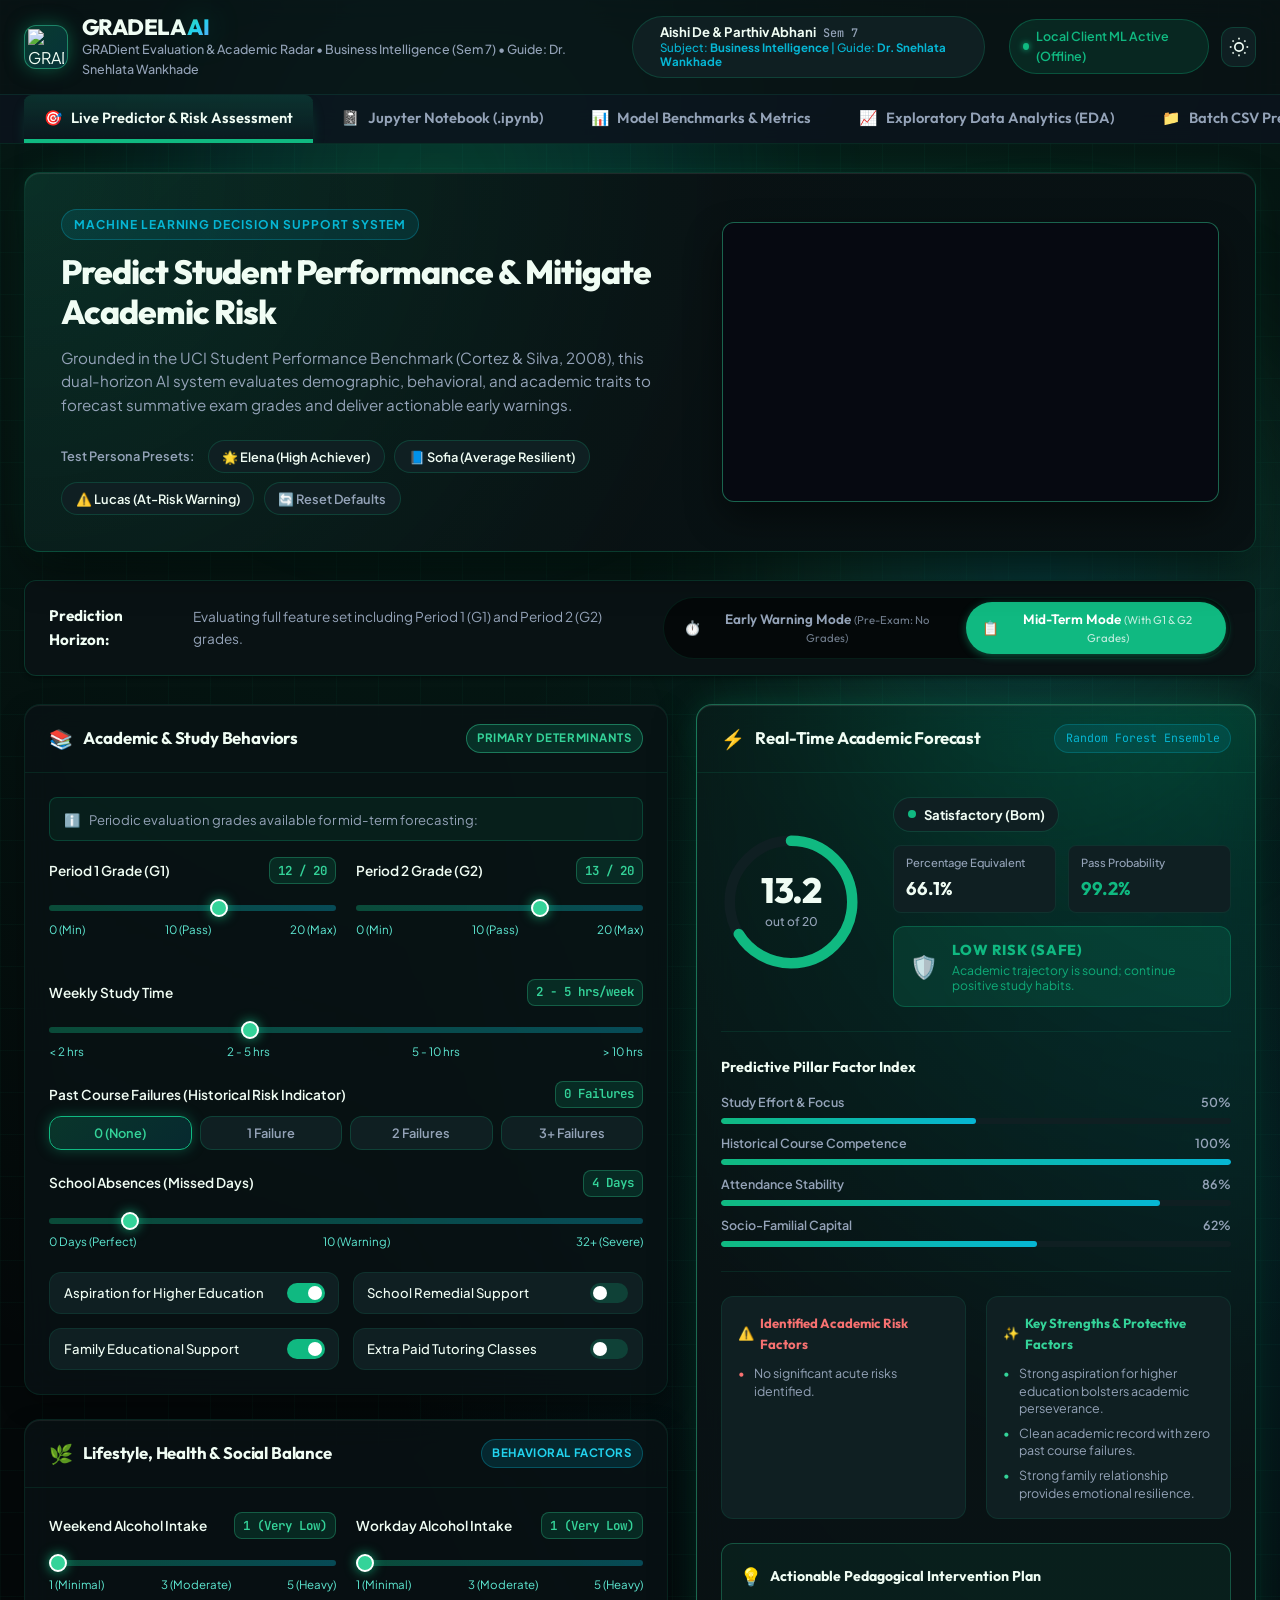
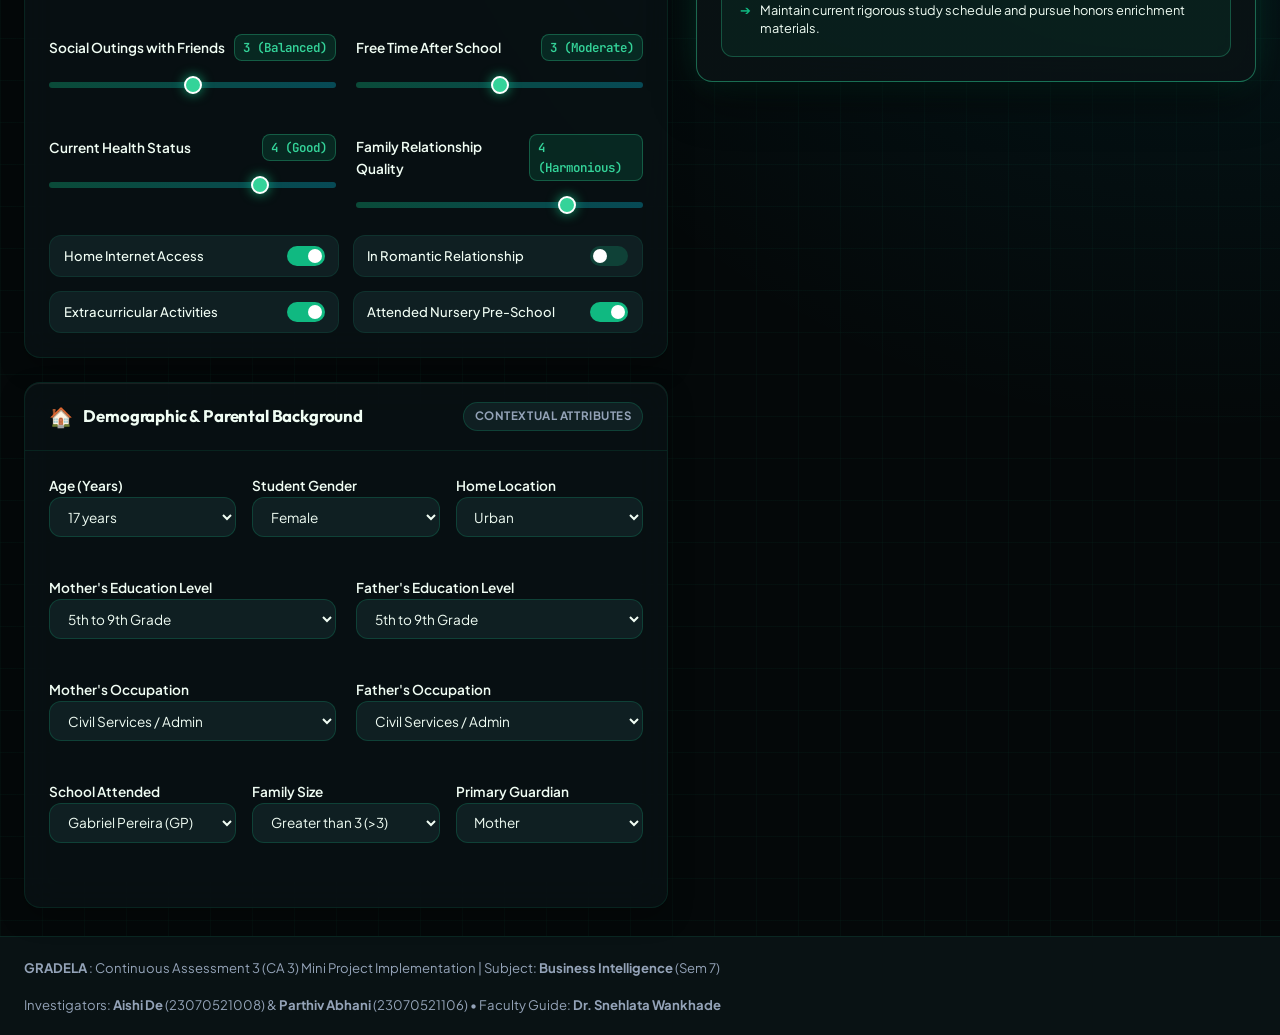
==== commit f2dc7a2b: "feat(theme): apply Cyber-Emerald & Matrix Mint theme, refresh charts, and enhance cache-busting" ====
--- a/web_app/index.html
+++ b/web_app/index.html
@@ -21,7 +21,7 @@
   <link rel="apple-touch-icon" sizes="180x180" href="apple-touch-icon.png">
 
   <!-- Stylesheet -->
-  <link rel="stylesheet" href="styles.css">
+  <link rel="stylesheet" href="styles.css?v=3.2">
 </head>
 <body>
   <div class="app-layout">
@@ -30,7 +30,7 @@
       <div class="header-container">
         <div class="brand-group">
           <div class="brand-icon" title="GRADELA AI">
-            <img src="assets/logo-icon.png" alt="Edu Logo" class="brand-logo-img">
+            <img src="assets/logo-icon.png" alt="GRADELA Logo" class="brand-logo-img">
           </div>
           <div class="brand-text">
             <div class="brand-title">GRADELA <span class="gradient-text">AI</span></div>
@@ -1076,6 +1076,6 @@
   </div>
 
   <!-- Application Logic -->
-  <script src="app.js"></script>
+  <script src="app.js?v=3.2"></script>
 </body>
 </html>
--- a/web_app/styles.css
+++ b/web_app/styles.css
@@ -6,47 +6,54 @@
    ========================================================================== */
 
 :root {
-  /* Color Palette - Dark Theme (Default) */
-  --bg-canvas: #090d16;
-  --bg-surface: #111827;
-  --bg-surface-glass: rgba(17, 24, 39, 0.75);
-  --bg-surface-hover: rgba(31, 41, 55, 0.85);
-  --bg-surface-elevated: #1f2937;
+  /* Color Palette - Dark Theme (Default) - Cyber-Emerald & Matrix Mint */
+  --bg-canvas: #040809;
+  --bg-surface: #091214;
+  --bg-surface-glass: rgba(9, 18, 20, 0.8);
+  --bg-surface-hover: rgba(14, 28, 31, 0.9);
+  --bg-surface-elevated: #0f1f22;
   
-  --border-subtle: rgba(255, 255, 255, 0.08);
-  --border-medium: rgba(255, 255, 255, 0.14);
-  --border-accent: rgba(99, 102, 241, 0.35);
-
-  --text-main: #f3f4f6;
-  --text-muted: #9ca3af;
-  --text-subtle: #6b7280;
-  --text-inverse: #090d16;
-
-  /* Accent Vibrancies */
-  --primary: #6366f1;
-  --primary-hover: #4f46e5;
-  --primary-glow: rgba(99, 102, 241, 0.3);
+  --border-subtle: rgba(16, 185, 129, 0.12);
+  --border-medium: rgba(16, 185, 129, 0.22);
+  --border-accent: rgba(52, 211, 153, 0.45);
+
+  --text-main: #f0fdf4;
+  --text-muted: #94a3b8;
+  --text-subtle: #5eead4;
+  --text-inverse: #040809;
+
+  /* Radiant Accents & Gradients */
+  --primary: #10b981;
+  --primary-light: #34d399;
+  --primary-hover: #059669;
+  --primary-glow: rgba(16, 185, 129, 0.45);
+  --primary-gradient: linear-gradient(135deg, #10b981 0%, #06b6d4 50%, #3b82f6 100%);
   
   --secondary: #06b6d4;
-  --secondary-glow: rgba(6, 182, 212, 0.25);
+  --secondary-light: #22d3ee;
+  --secondary-glow: rgba(6, 182, 212, 0.35);
+  --secondary-gradient: linear-gradient(135deg, #06b6d4 0%, #10b981 100%);
+
+  --accent-aurora: linear-gradient(135deg, #10b981 0%, #06b6d4 50%, #34d399 100%);
 
   --success: #10b981;
-  --success-glow: rgba(16, 185, 129, 0.25);
-  --success-bg: rgba(16, 185, 129, 0.12);
+  --success-glow: rgba(16, 185, 129, 0.35);
+  --success-bg: rgba(16, 185, 129, 0.14);
 
   --warning: #f59e0b;
-  --warning-glow: rgba(245, 158, 11, 0.25);
-  --warning-bg: rgba(245, 158, 11, 0.12);
-
-  --danger: #ef4444;
-  --danger-glow: rgba(239, 68, 68, 0.25);
-  --danger-bg: rgba(239, 68, 68, 0.12);
+  --warning-glow: rgba(245, 158, 11, 0.35);
+  --warning-bg: rgba(245, 158, 11, 0.14);
+
+  --danger: #f43f5e;
+  --danger-glow: rgba(244, 63, 94, 0.4);
+  --danger-bg: rgba(244, 63, 94, 0.14);
 
   /* Shadows & Depth */
-  --shadow-sm: 0 1px 2px 0 rgba(0, 0, 0, 0.25);
-  --shadow-md: 0 4px 6px -1px rgba(0, 0, 0, 0.3), 0 2px 4px -2px rgba(0, 0, 0, 0.3);
-  --shadow-lg: 0 10px 15px -3px rgba(0, 0, 0, 0.4), 0 4px 6px -4px rgba(0, 0, 0, 0.4);
-  --shadow-glow: 0 0 20px -5px var(--primary-glow);
+  --shadow-sm: 0 2px 4px 0 rgba(0, 0, 0, 0.4);
+  --shadow-md: 0 6px 14px -2px rgba(0, 0, 0, 0.5), 0 3px 6px -3px rgba(0, 0, 0, 0.4);
+  --shadow-lg: 0 16px 36px -4px rgba(0, 0, 0, 0.7), 0 6px 16px -6px rgba(0, 0, 0, 0.5);
+  --shadow-glow: 0 0 28px -4px var(--primary-glow);
+  --shadow-card: inset 0 1px 1px 0 rgba(255, 255, 255, 0.08), 0 10px 30px -5px rgba(0, 0, 0, 0.55);
 
   /* Typography */
   --font-heading: 'Outfit', sans-serif;
@@ -65,25 +72,26 @@
 
 /* Light Theme Variables */
 [data-theme="light"] {
-  --bg-canvas: #f8fafc;
+  --bg-canvas: #f0fdf4;
   --bg-surface: #ffffff;
-  --bg-surface-glass: rgba(255, 255, 255, 0.82);
-  --bg-surface-hover: rgba(241, 245, 249, 0.95);
-  --bg-surface-elevated: #f1f5f9;
-
-  --border-subtle: rgba(0, 0, 0, 0.08);
-  --border-medium: rgba(0, 0, 0, 0.14);
-  --border-accent: rgba(99, 102, 241, 0.25);
-
-  --text-main: #0f172a;
-  --text-muted: #475569;
-  --text-subtle: #94a3b8;
+  --bg-surface-glass: rgba(255, 255, 255, 0.9);
+  --bg-surface-hover: rgba(236, 253, 245, 0.95);
+  --bg-surface-elevated: #e6fcf5;
+
+  --border-subtle: rgba(16, 185, 129, 0.12);
+  --border-medium: rgba(16, 185, 129, 0.22);
+  --border-accent: rgba(16, 185, 129, 0.4);
+
+  --text-main: #062b22;
+  --text-muted: #1e3a34;
+  --text-subtle: #0f766e;
   --text-inverse: #ffffff;
 
-  --primary-glow: rgba(99, 102, 241, 0.18);
-  --shadow-sm: 0 1px 3px 0 rgba(0, 0, 0, 0.06);
-  --shadow-md: 0 4px 6px -1px rgba(0, 0, 0, 0.08);
-  --shadow-lg: 0 10px 15px -3px rgba(0, 0, 0, 0.1);
+  --primary-glow: rgba(16, 185, 129, 0.25);
+  --shadow-sm: 0 2px 4px 0 rgba(16, 185, 129, 0.06);
+  --shadow-md: 0 6px 14px -2px rgba(16, 185, 129, 0.1);
+  --shadow-lg: 0 16px 32px -4px rgba(16, 185, 129, 0.15);
+  --shadow-card: inset 0 1px 0 0 rgba(255, 255, 255, 0.9), 0 8px 24px -4px rgba(16, 185, 129, 0.1);
 }
 
 /* ==========================================================================
@@ -98,6 +106,12 @@
 body {
   font-family: var(--font-body);
   background-color: var(--bg-canvas);
+  background-image: 
+    radial-gradient(circle at 50% 0%, rgba(16, 185, 129, 0.15) 0%, transparent 55%),
+    radial-gradient(circle at 95% 45%, rgba(6, 182, 212, 0.12) 0%, transparent 45%),
+    linear-gradient(rgba(16, 185, 129, 0.04) 1px, transparent 1px),
+    linear-gradient(90deg, rgba(16, 185, 129, 0.04) 1px, transparent 1px);
+  background-size: 100% 100%, 100% 100%, 42px 42px, 42px 42px;
   color: var(--text-main);
   line-height: 1.6;
   -webkit-font-smoothing: antialiased;
@@ -107,31 +121,33 @@
   transition: background-color var(--transition-base), color var(--transition-base);
 }
 
-/* Ambient Background Glow */
+/* Ambient Background Glow Mesh */
 body::before {
   content: '';
   position: fixed;
-  top: -150px;
-  left: 15%;
-  width: 600px;
-  height: 600px;
-  background: radial-gradient(circle, rgba(99, 102, 241, 0.12) 0%, rgba(99, 102, 241, 0) 70%);
+  top: -180px;
+  left: 6%;
+  width: 720px;
+  height: 720px;
+  background: radial-gradient(circle, rgba(16, 185, 129, 0.22) 0%, rgba(6, 182, 212, 0.1) 40%, rgba(4, 8, 9, 0) 70%);
   border-radius: 50%;
   pointer-events: none;
   z-index: 0;
+  filter: blur(60px);
 }
 
 body::after {
   content: '';
   position: fixed;
-  top: 30%;
+  top: 25%;
   right: -100px;
-  width: 500px;
-  height: 500px;
-  background: radial-gradient(circle, rgba(6, 182, 212, 0.08) 0%, rgba(6, 182, 212, 0) 70%);
+  width: 680px;
+  height: 680px;
+  background: radial-gradient(circle, rgba(6, 182, 212, 0.18) 0%, rgba(52, 211, 153, 0.1) 45%, rgba(4, 8, 9, 0) 70%);
   border-radius: 50%;
   pointer-events: none;
   z-index: 0;
+  filter: blur(60px);
 }
 
 .app-layout {
@@ -176,20 +192,28 @@
   width: 44px;
   height: 44px;
   border-radius: var(--radius-md);
-  background: #ffffff;
-  border: 1px solid rgba(255, 255, 255, 0.25);
+  background: linear-gradient(135deg, rgba(16, 185, 129, 0.25), rgba(6, 182, 212, 0.2));
+  border: 1px solid rgba(52, 211, 153, 0.5);
   display: flex;
   align-items: center;
   justify-content: center;
-  box-shadow: 0 4px 14px rgba(0, 0, 0, 0.2);
+  box-shadow: 0 0 20px -2px rgba(16, 185, 129, 0.5);
   flex-shrink: 0;
   overflow: hidden;
   padding: 3px;
+  transition: all var(--transition-base);
+}
+
+.brand-icon:hover {
+  transform: scale(1.06) rotate(2deg);
+  border-color: rgba(6, 182, 212, 0.7);
+  box-shadow: 0 0 25px rgba(6, 182, 212, 0.6);
 }
 
 [data-theme="light"] .brand-icon {
+  background: #ffffff;
   border: 1px solid var(--border-medium);
-  box-shadow: 0 2px 8px rgba(0, 0, 0, 0.08);
+  box-shadow: 0 4px 14px rgba(16, 185, 129, 0.15);
 }
 
 .brand-logo-img {
@@ -201,7 +225,7 @@
 
 .brand-title {
   font-family: var(--font-heading);
-  font-size: 1.35rem;
+  font-size: 1.38rem;
   font-weight: 800;
   letter-spacing: -0.02em;
   color: var(--text-main);
@@ -209,9 +233,11 @@
 }
 
 .gradient-text {
-  background: linear-gradient(135deg, #818cf8, #06b6d4);
+  background: linear-gradient(135deg, #34d399 0%, #22d3ee 50%, #60a5fa 100%);
   -webkit-background-clip: text;
   -webkit-text-fill-color: transparent;
+  background-clip: text;
+  filter: drop-shadow(0 0 16px rgba(16, 185, 129, 0.4));
 }
 
 .brand-subtitle {
@@ -354,29 +380,32 @@
 .nav-tab {
   display: flex;
   align-items: center;
-  gap: 0.5rem;
-  padding: 0.8rem 1.1rem;
+  gap: 0.55rem;
+  padding: 0.85rem 1.25rem;
   background: transparent;
   border: none;
   border-bottom: 2px solid transparent;
   color: var(--text-muted);
   font-family: var(--font-heading);
-  font-size: 0.9rem;
+  font-size: 0.92rem;
   font-weight: 600;
   cursor: pointer;
   white-space: nowrap;
   transition: all var(--transition-fast);
+  border-radius: var(--radius-sm) var(--radius-sm) 0 0;
 }
 
 .nav-tab:hover {
   color: var(--text-main);
-  background: rgba(255, 255, 255, 0.03);
+  background: rgba(255, 255, 255, 0.04);
+  transform: translateY(-1px);
 }
 
 .nav-tab.active {
-  color: var(--primary);
-  border-bottom-color: var(--primary);
-  background: rgba(99, 102, 241, 0.06);
+  color: #f0fdf4;
+  border-bottom-color: #10b981;
+  background: linear-gradient(180deg, rgba(16, 185, 129, 0.18) 0%, rgba(16, 185, 129, 0.02) 100%);
+  box-shadow: inset 0 -2px 0 0 #10b981, 0 8px 16px -6px rgba(16, 185, 129, 0.4);
 }
 
 .tab-label-short {
@@ -417,8 +446,8 @@
    ========================================================================== */
 .hero-banner-card {
   position: relative;
-  background: linear-gradient(135deg, rgba(19, 27, 46, 0.95), rgba(11, 15, 25, 0.98));
-  border: 1px solid var(--border-medium);
+  background: radial-gradient(circle at top left, rgba(16, 185, 129, 0.18) 0%, rgba(9, 18, 20, 0.92) 55%), linear-gradient(135deg, rgba(9, 18, 20, 0.96), rgba(4, 8, 9, 0.98));
+  border: 1px solid rgba(16, 185, 129, 0.22);
   border-radius: var(--radius-lg);
   padding: 2.25rem;
   margin-bottom: 1.75rem;
@@ -426,12 +455,14 @@
   grid-template-columns: 1.25fr 1fr;
   gap: 2.5rem;
   align-items: center;
-  box-shadow: var(--shadow-md);
+  box-shadow: inset 0 1px 1px 0 rgba(255, 255, 255, 0.1), 0 20px 45px -10px rgba(0, 0, 0, 0.7), 0 0 35px -10px rgba(16, 185, 129, 0.25);
+  overflow: hidden;
 }
 
 [data-theme="light"] .hero-banner-card {
-  background: linear-gradient(135deg, #ffffff, #f1f5f9);
-  border-color: rgba(99, 102, 241, 0.2);
+  background: linear-gradient(135deg, #ffffff 0%, #ecfdf5 100%);
+  border-color: rgba(16, 185, 129, 0.25);
+  box-shadow: 0 14px 34px -4px rgba(16, 185, 129, 0.1);
 }
 
 .banner-content {
@@ -633,18 +664,19 @@
 
 .glass-card {
   background: var(--bg-surface-glass);
-  backdrop-filter: blur(12px);
-  -webkit-backdrop-filter: blur(12px);
+  backdrop-filter: blur(18px) saturate(180%);
+  -webkit-backdrop-filter: blur(18px) saturate(180%);
   border: 1px solid var(--border-subtle);
   border-radius: var(--radius-lg);
-  box-shadow: var(--shadow-sm);
-  transition: border-color var(--transition-base), box-shadow var(--transition-base);
+  box-shadow: inset 0 1px 1px 0 rgba(255, 255, 255, 0.08), 0 10px 28px -4px rgba(0, 0, 0, 0.38);
+  transition: transform var(--transition-base), border-color var(--transition-base), box-shadow var(--transition-base);
   overflow: hidden;
 }
 
 .glass-card:hover {
-  border-color: var(--border-medium);
-  box-shadow: var(--shadow-md);
+  border-color: rgba(52, 211, 153, 0.4);
+  box-shadow: inset 0 1px 1px 0 rgba(255, 255, 255, 0.12), 0 14px 36px -4px rgba(0, 0, 0, 0.55), 0 0 25px -8px rgba(16, 185, 129, 0.35);
+  transform: translateY(-2px);
 }
 
 .card-header {
@@ -684,9 +716,9 @@
 }
 
 .card-badge.primary {
-  background: rgba(99, 102, 241, 0.15);
-  color: #818cf8;
-  border: 1px solid rgba(99, 102, 241, 0.3);
+  background: rgba(16, 185, 129, 0.18);
+  color: #34d399;
+  border: 1px solid rgba(52, 211, 153, 0.45);
 }
 
 .card-badge.secondary {
@@ -754,8 +786,9 @@
   font-family: var(--font-mono);
   font-size: 0.78rem;
   font-weight: 600;
-  color: var(--primary);
-  background: rgba(99, 102, 241, 0.1);
+  color: var(--primary-light);
+  background: rgba(16, 185, 129, 0.15);
+  border: 1px solid rgba(52, 211, 153, 0.3);
   padding: 0.15rem 0.5rem;
   border-radius: var(--radius-sm);
 }
@@ -766,7 +799,7 @@
   appearance: none;
   width: 100%;
   height: 6px;
-  background: var(--bg-surface-elevated);
+  background: linear-gradient(90deg, rgba(16, 185, 129, 0.35) 0%, rgba(6, 182, 212, 0.35) 100%);
   border-radius: var(--radius-full);
   outline: none;
   margin: 0.6rem 0 0.35rem 0;
@@ -780,16 +813,16 @@
   width: 18px;
   height: 18px;
   border-radius: 50%;
-  background: var(--primary);
+  background: #34d399;
   cursor: pointer;
-  box-shadow: 0 0 10px var(--primary-glow);
+  box-shadow: 0 0 12px rgba(16, 185, 129, 0.85);
   border: 2px solid #ffffff;
   transition: transform var(--transition-fast), box-shadow var(--transition-fast);
 }
 
 .form-range::-webkit-slider-thumb:hover {
-  transform: scale(1.2);
-  box-shadow: 0 0 14px var(--primary);
+  transform: scale(1.25);
+  box-shadow: 0 0 18px #34d399;
 }
 
 .range-limits, .range-ticks {
@@ -829,10 +862,10 @@
 }
 
 .pill-btn.active {
-  background: rgba(99, 102, 241, 0.15);
-  border-color: var(--primary);
-  color: var(--primary);
-  box-shadow: 0 0 10px rgba(99, 102, 241, 0.2);
+  background: linear-gradient(135deg, rgba(16, 185, 129, 0.22) 0%, rgba(6, 182, 212, 0.15) 100%);
+  border-color: #10b981;
+  color: #34d399;
+  box-shadow: 0 0 14px rgba(16, 185, 129, 0.35);
 }
 
 .pill-btn.danger.active {
@@ -927,8 +960,8 @@
 
 /* Section Notice Banner */
 .section-notice {
-  background: rgba(99, 102, 241, 0.08);
-  border: 1px solid rgba(99, 102, 241, 0.2);
+  background: rgba(16, 185, 129, 0.08);
+  border: 1px solid rgba(16, 185, 129, 0.25);
   border-radius: var(--radius-sm);
   padding: 0.65rem 0.85rem;
   display: flex;
@@ -945,8 +978,9 @@
 .result-showcase-card {
   position: sticky;
   top: 90px;
-  border: 1px solid var(--border-accent);
-  box-shadow: var(--shadow-lg), var(--shadow-glow);
+  border: 1px solid rgba(52, 211, 153, 0.45);
+  background: radial-gradient(circle at top right, rgba(16, 185, 129, 0.15) 0%, rgba(9, 18, 20, 0.95) 70%);
+  box-shadow: inset 0 1px 1px 0 rgba(255, 255, 255, 0.12), 0 20px 50px -10px rgba(0, 0, 0, 0.7), 0 0 35px -8px rgba(16, 185, 129, 0.4);
 }
 
 .model-tag {
@@ -1232,8 +1266,8 @@
 
 /* Recommendations Box */
 .recommendations-box {
-  background: rgba(99, 102, 241, 0.07);
-  border: 1px solid rgba(99, 102, 241, 0.25);
+  background: rgba(16, 185, 129, 0.08);
+  border: 1px solid rgba(52, 211, 153, 0.3);
   border-radius: var(--radius-md);
   padding: 1.15rem;
 }
@@ -1379,7 +1413,8 @@
 }
 
 .benchmark-table tr.highlight-best td {
-  background: rgba(99, 102, 241, 0.08);
+  background: rgba(16, 185, 129, 0.12);
+  color: #f0fdf4;
   font-weight: 600;
 }
 
@@ -1599,7 +1634,7 @@
 
 .file-dropzone:hover, .file-dropzone.dragover {
   border-color: var(--primary);
-  background: rgba(99, 102, 241, 0.05);
+  background: rgba(16, 185, 129, 0.08);
 }
 
 .dropzone-icon {
@@ -1655,16 +1690,16 @@
 }
 
 .action-btn.primary, a.action-btn.primary, a.action-btn.primary:visited {
-  background: linear-gradient(135deg, var(--primary), #4f46e5);
+  background: linear-gradient(135deg, #059669 0%, #10b981 50%, #06b6d4 100%);
   color: #ffffff !important;
-  border-color: rgba(99, 102, 241, 0.4);
-  box-shadow: 0 4px 14px var(--primary-glow);
+  border: 1px solid rgba(255, 255, 255, 0.25);
+  box-shadow: 0 6px 20px rgba(16, 185, 129, 0.45);
 }
 
 .action-btn.primary:hover, a.action-btn.primary:hover {
-  background: linear-gradient(135deg, var(--primary-hover), #4338ca);
-  transform: translateY(-2px);
-  box-shadow: 0 6px 20px rgba(99, 102, 241, 0.35);
+  background: linear-gradient(135deg, #047857 0%, #059669 50%, #0891b2 100%);
+  transform: translateY(-2px) scale(1.02);
+  box-shadow: 0 10px 28px rgba(16, 185, 129, 0.6);
   color: #ffffff !important;
 }
 
@@ -1800,7 +1835,7 @@
 }
 
 .hypothesis-callout {
-  background: rgba(99, 102, 241, 0.08);
+  background: rgba(16, 185, 129, 0.08);
   border-left: 4px solid var(--primary);
   border-radius: 0 var(--radius-md) var(--radius-md) 0;
   padding: 1.25rem;
